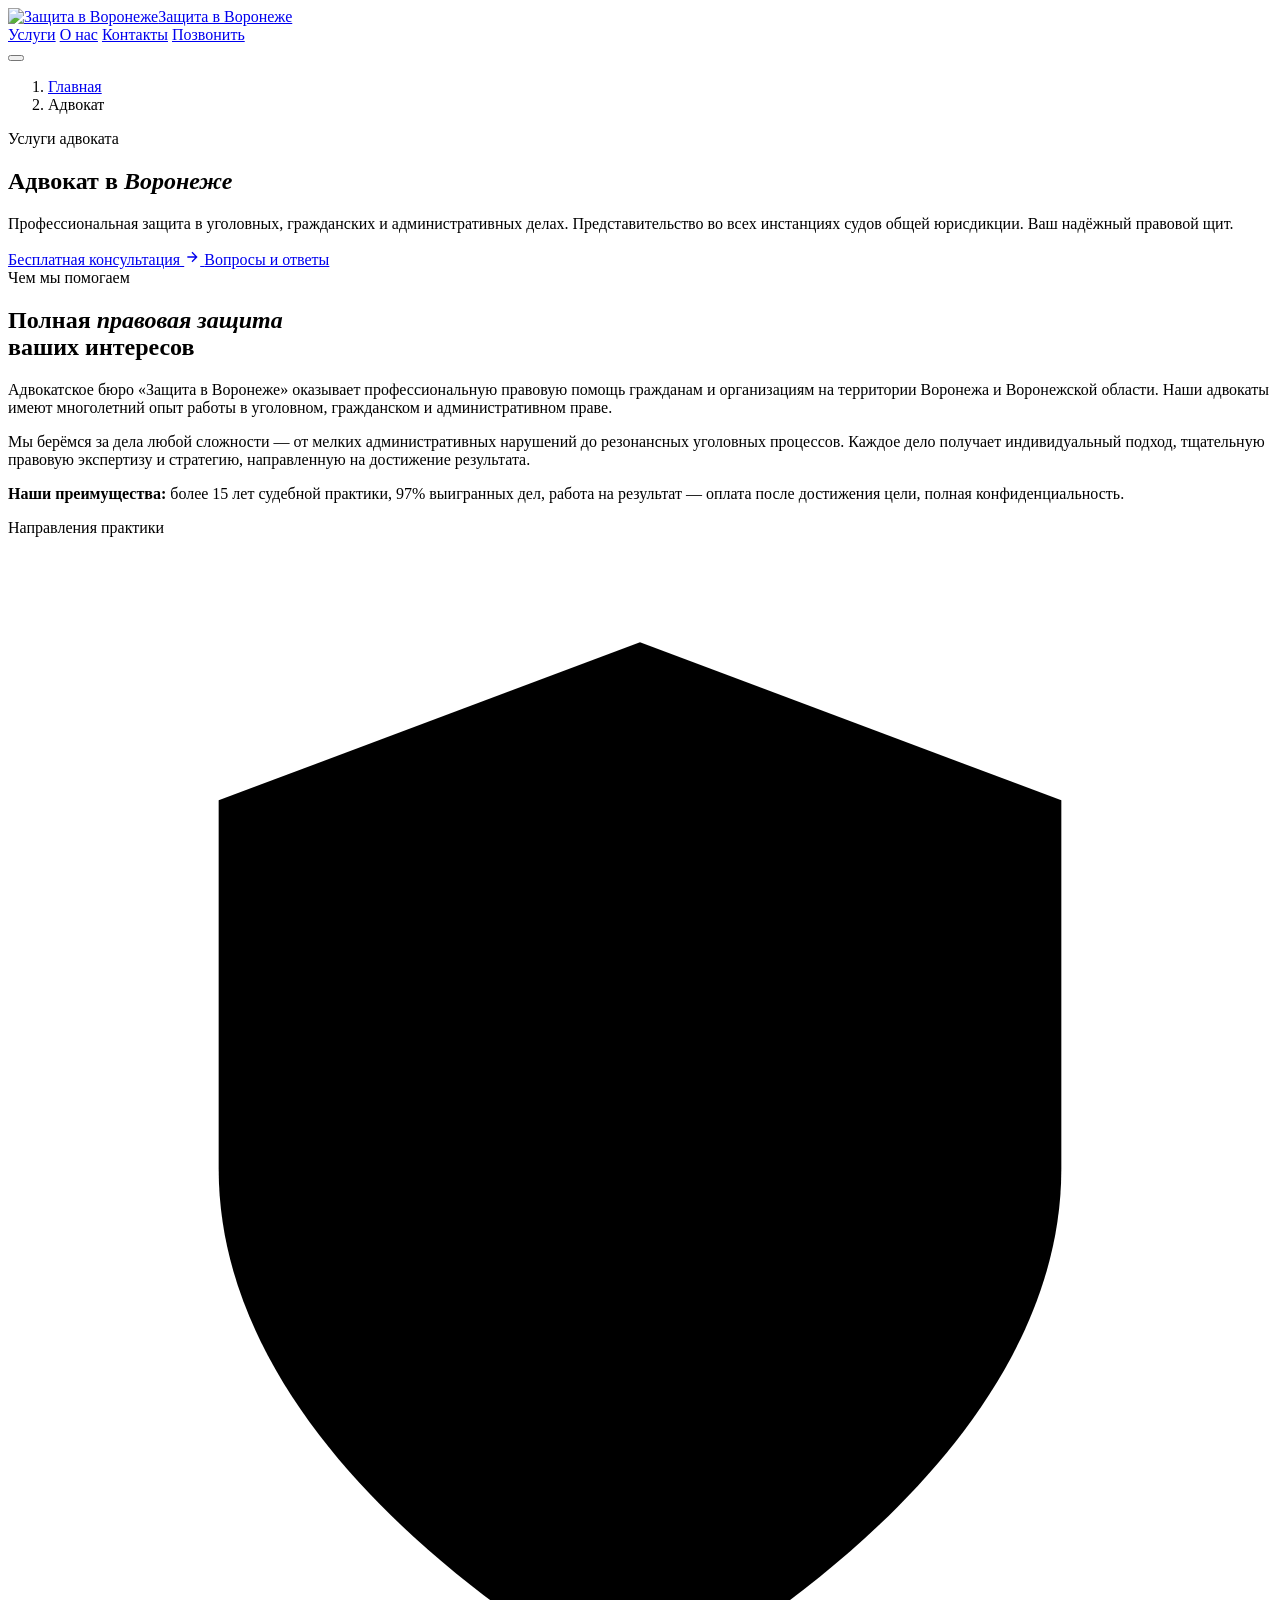
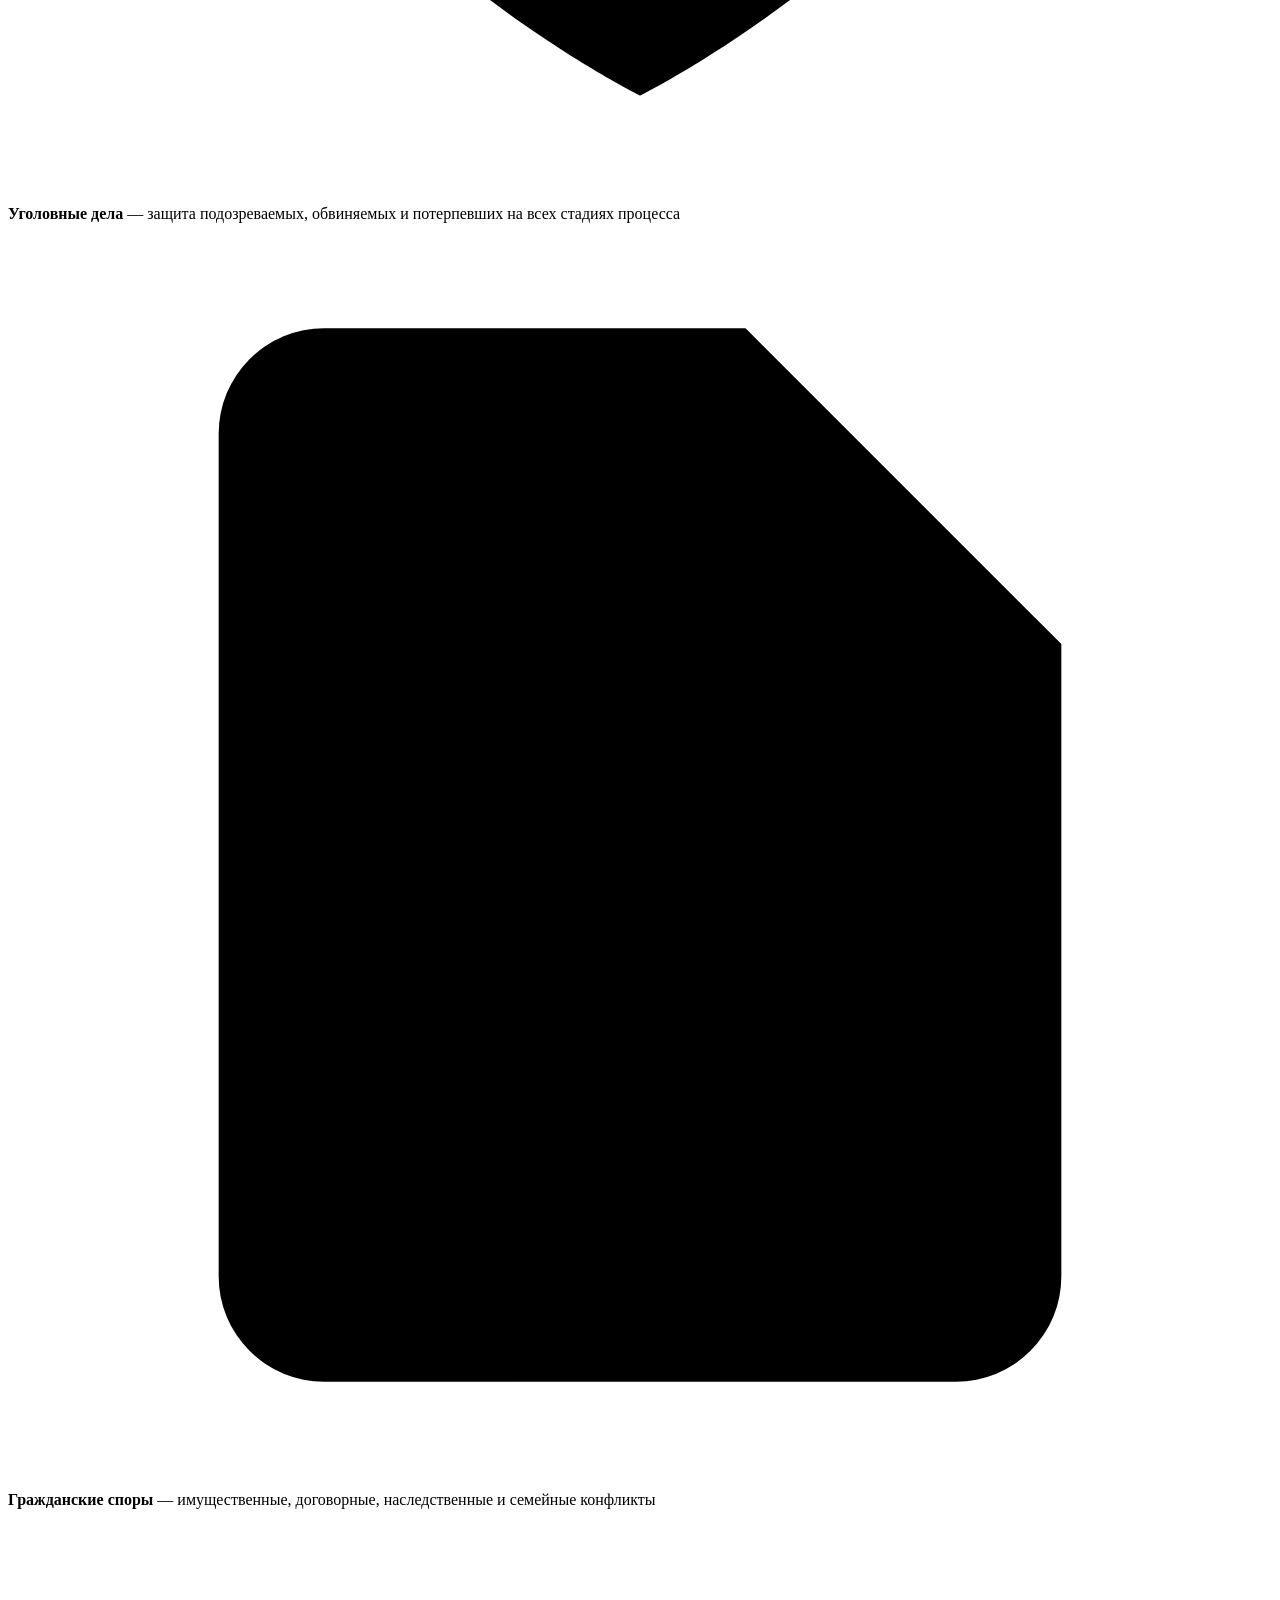
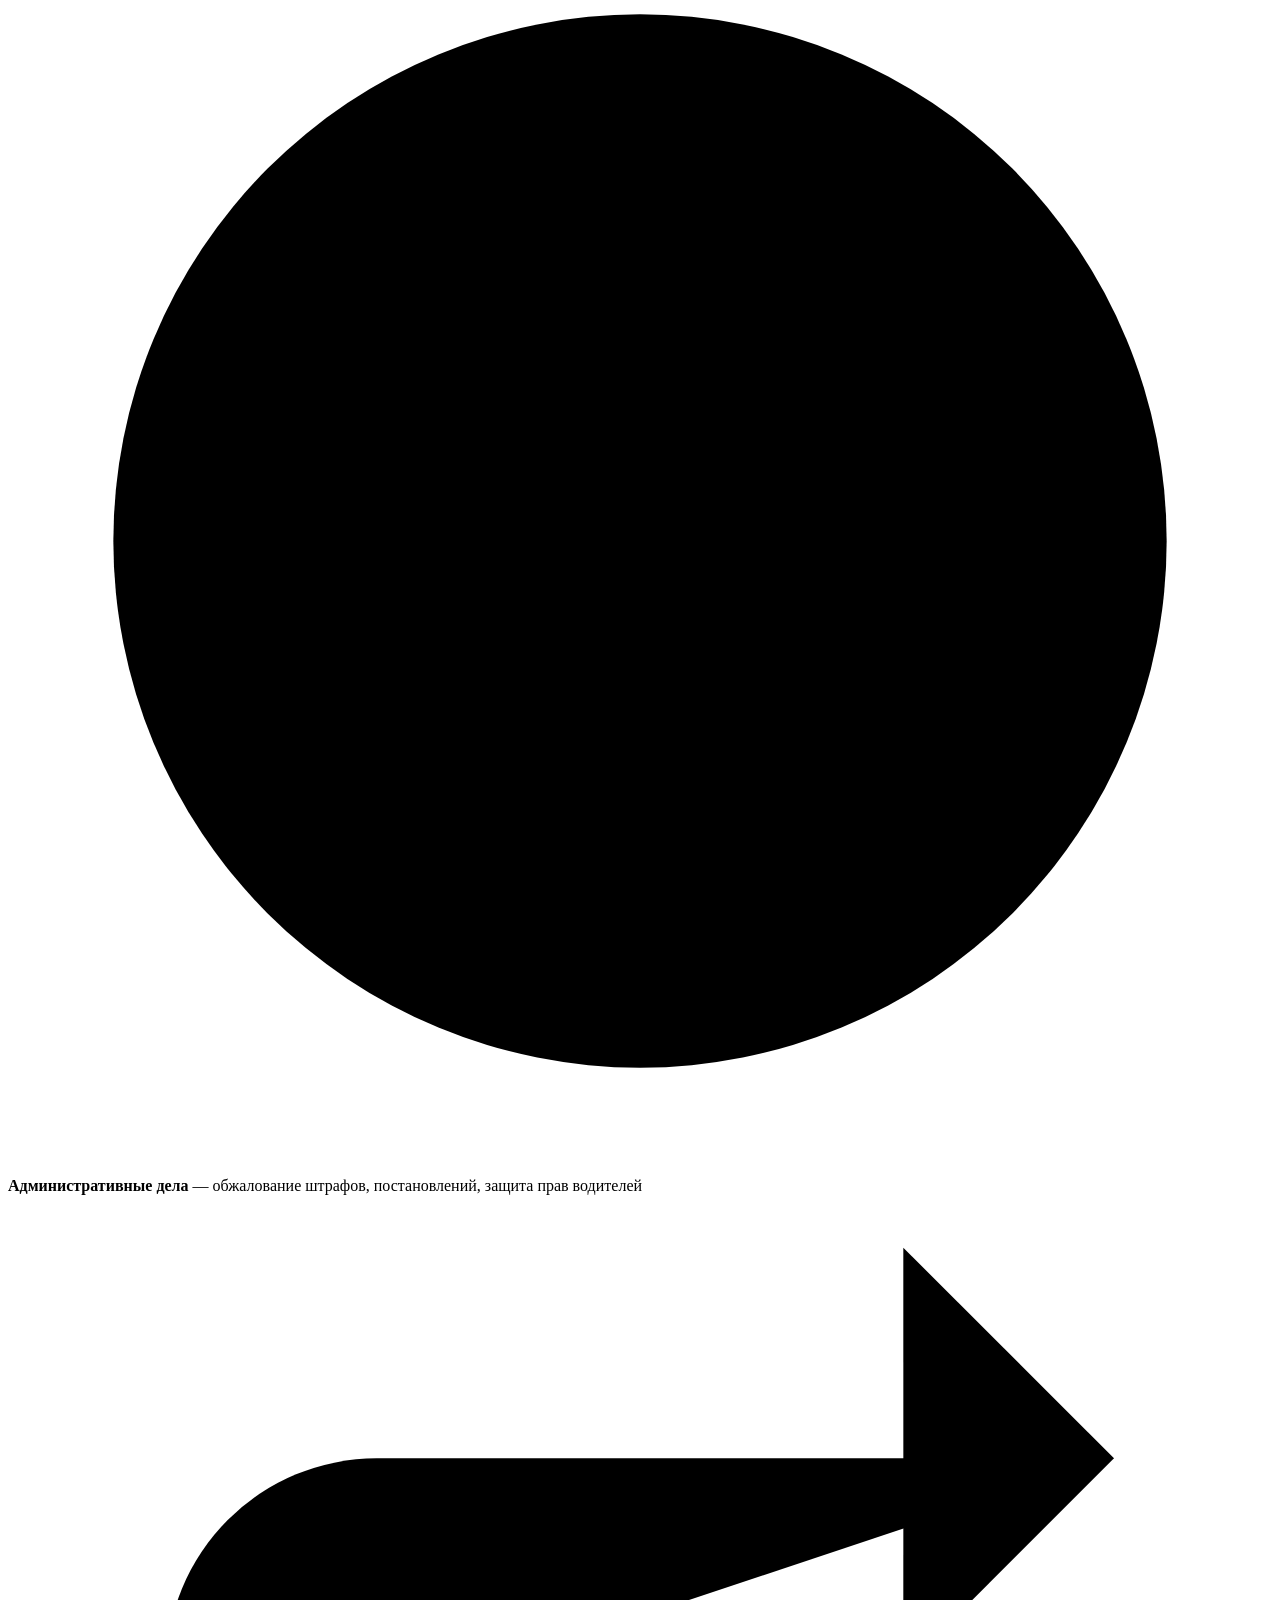
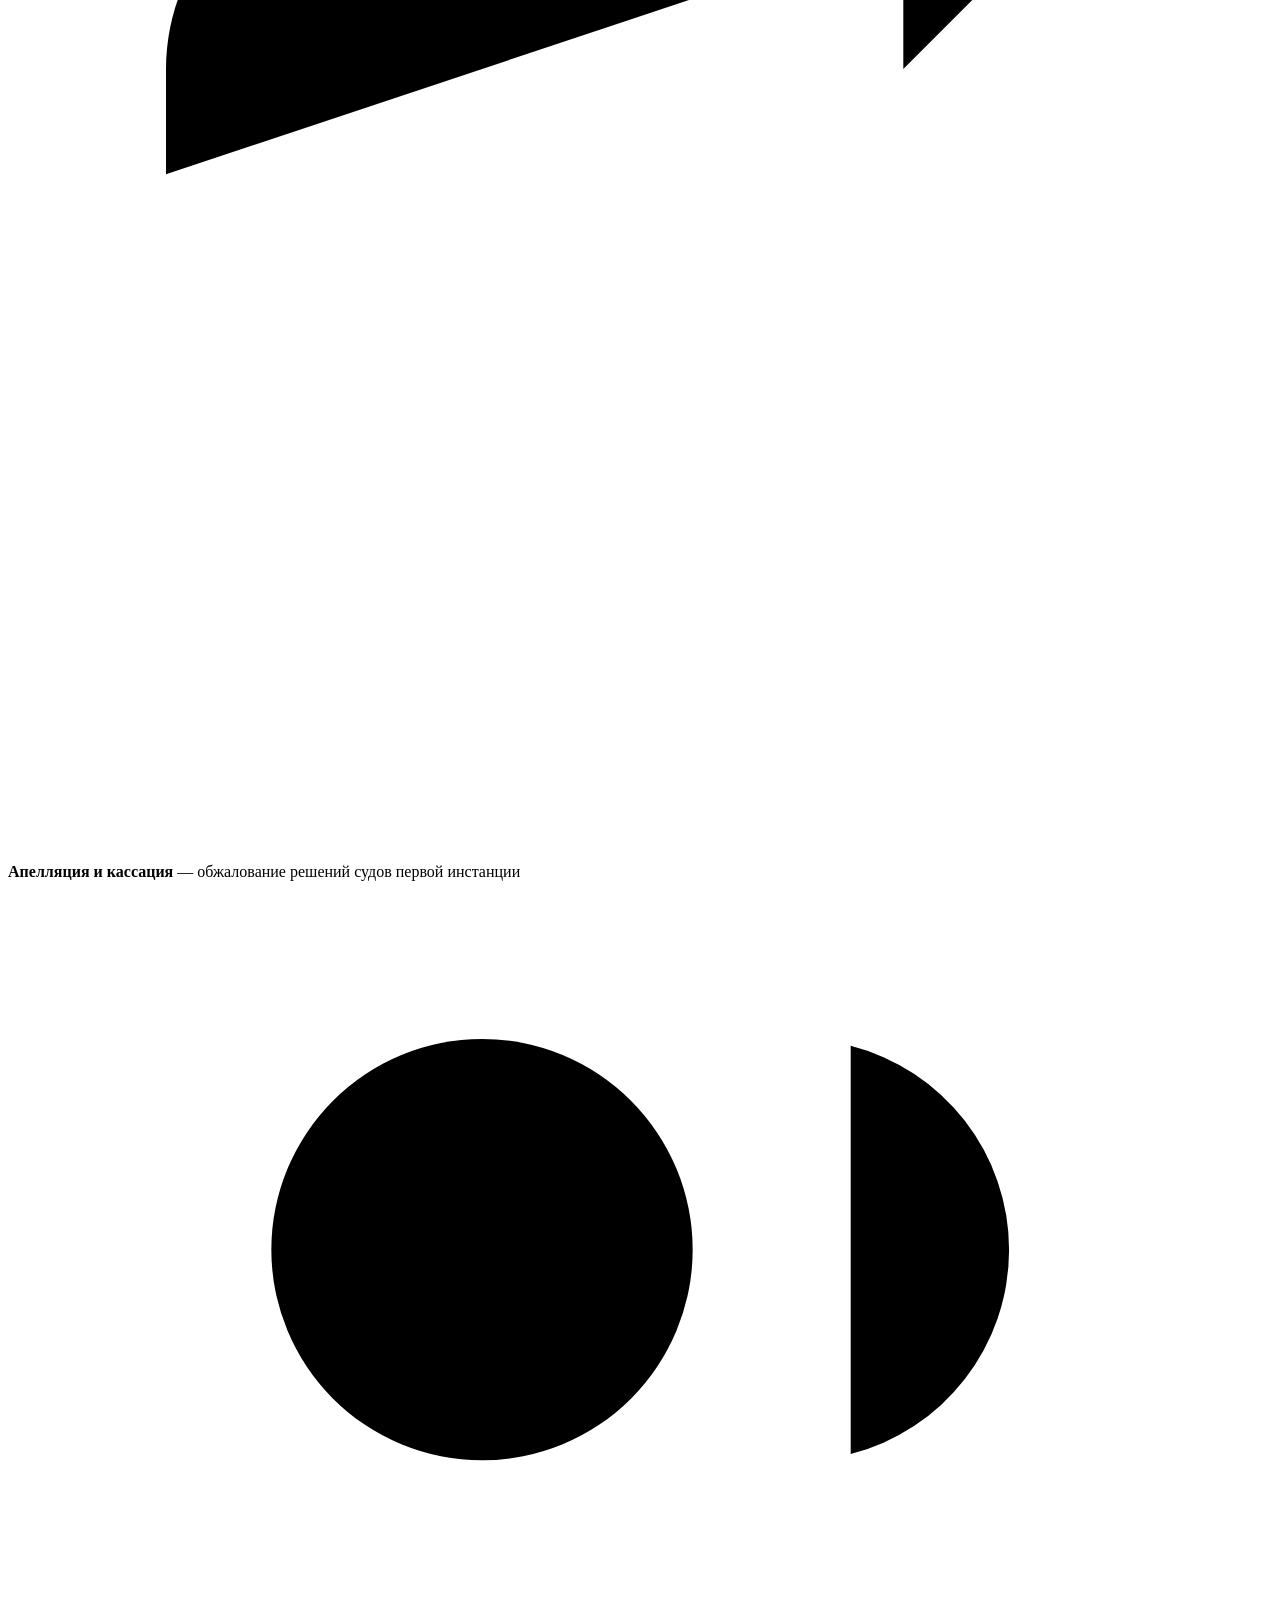
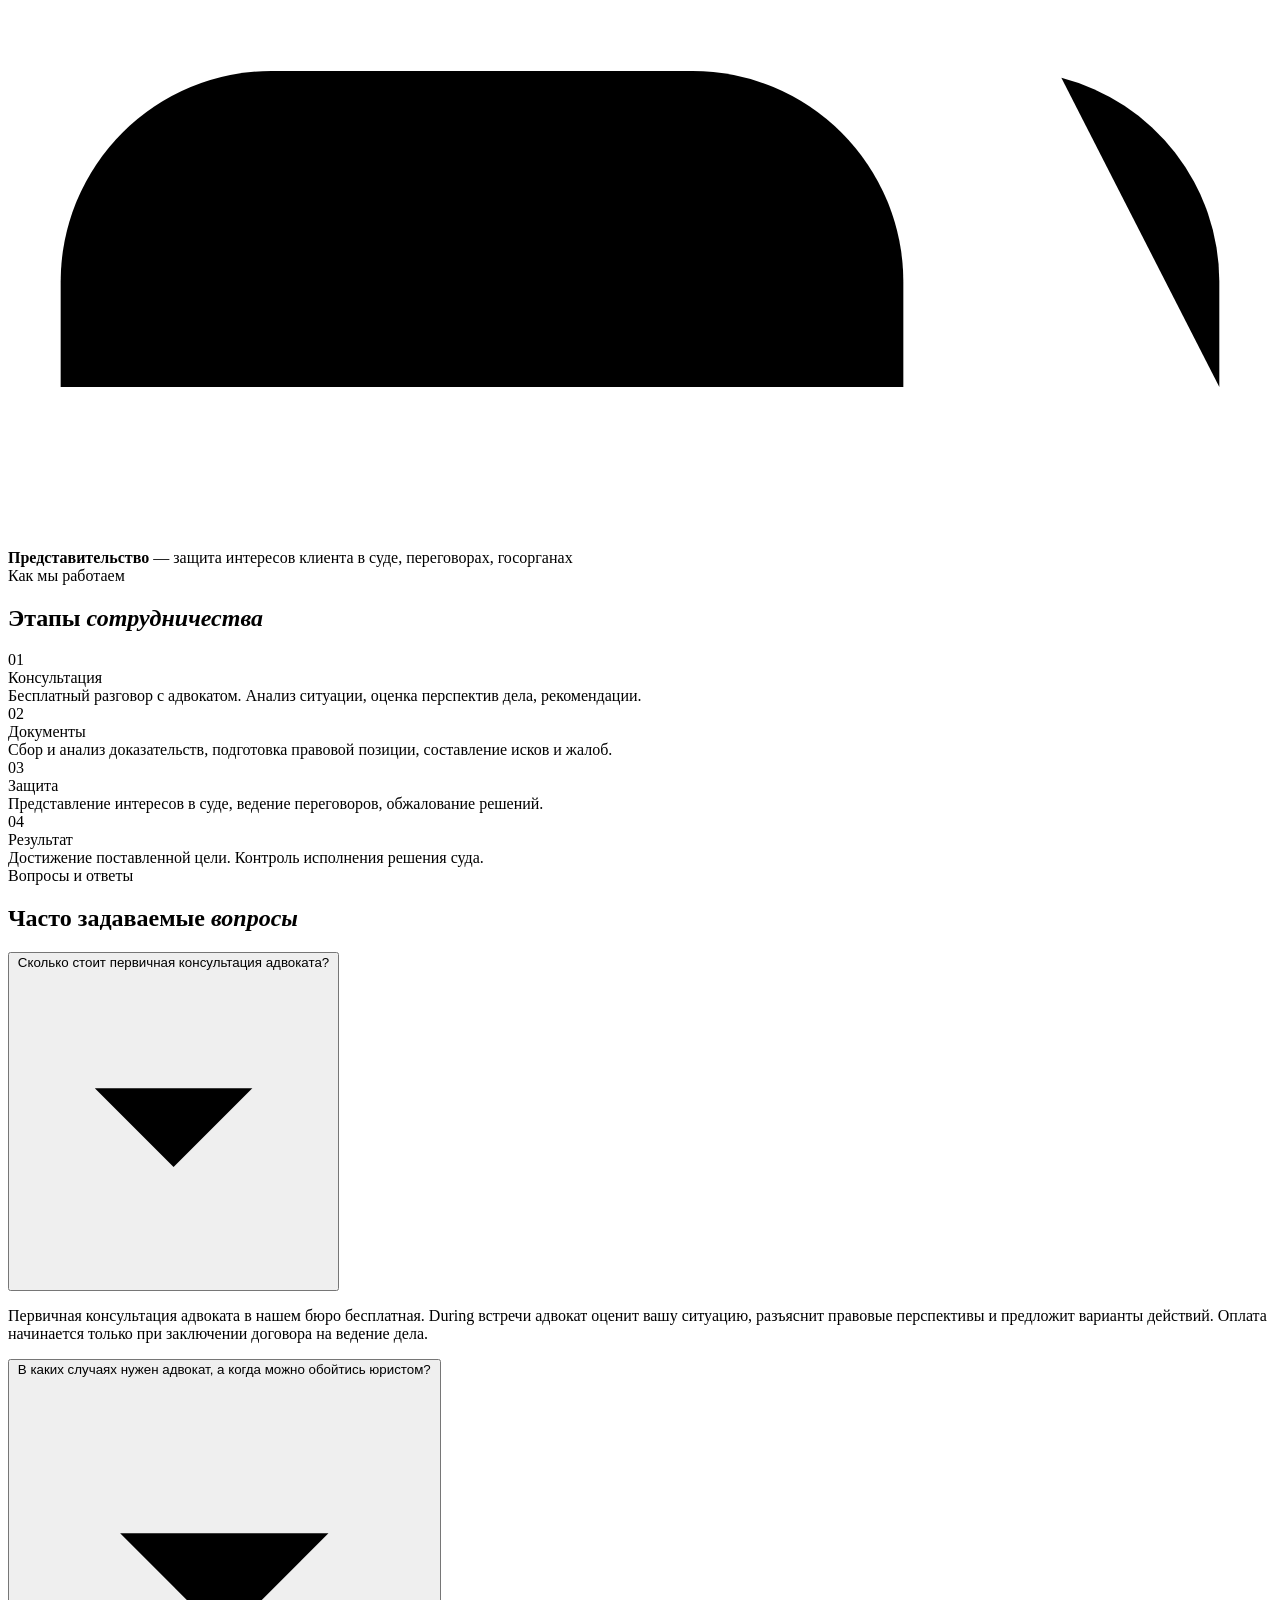
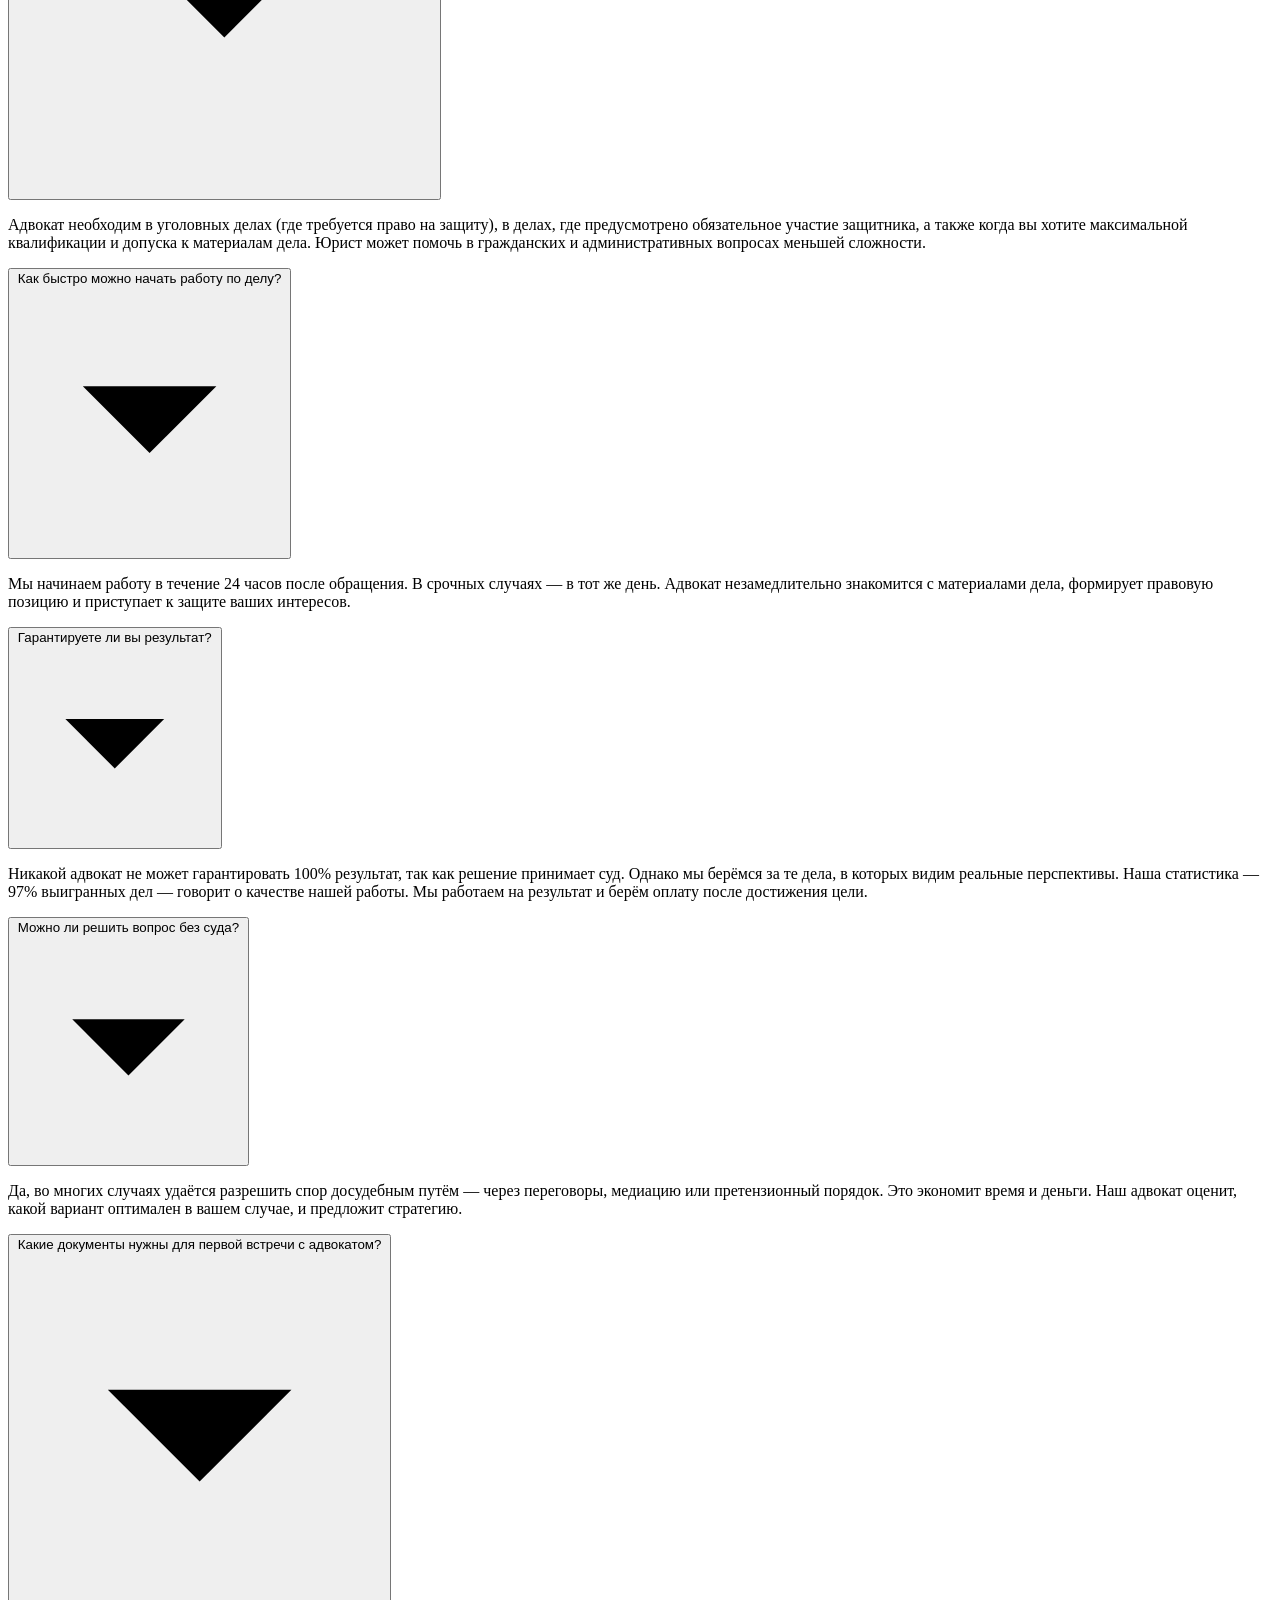
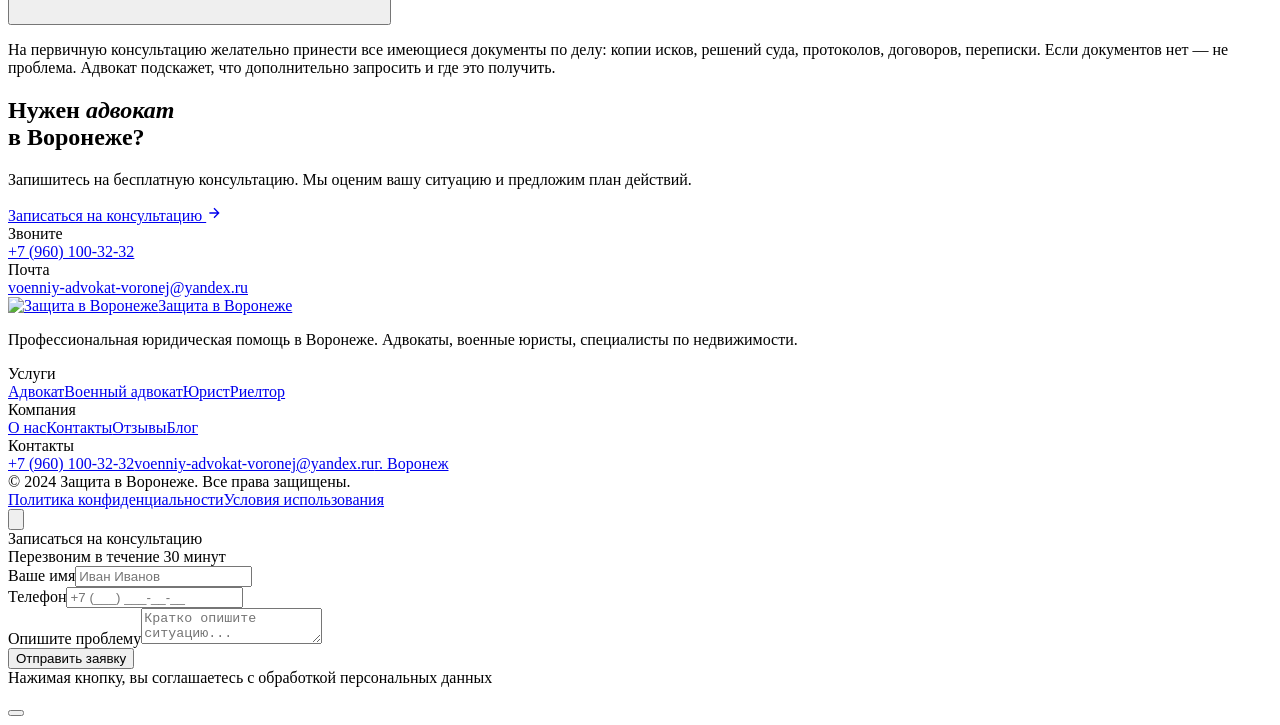
==== advocat.html @ dfa9a7b4 "update metrika" ====
<!DOCTYPE html>
<html lang="ru" data-theme="dark">
<head>
  <meta charset="UTF-8">
  <meta name="viewport" content="width=device-width, initial-scale=1.0">
  <title>Адвокат в Воронеже — Уголовные, Гражданские Дела | Защита в Воронеже</title>
  <meta name="description" content="Адвокат в Воронеже: защита по уголовным, гражданским, административным делам. Представительство в суде. Бесплатная консультация. ☎ +7 (960) 100-32-32">
  <meta name="keywords" content="адвокат воронеж, адвокат воронежская область, уголовный адвокат, гражданский адвокат, защита в суде, адвокат по уголовным делам воронеж">
  <meta name="author" content="Защита в Воронеже">
  <meta name="robots" content="index, follow, max-image-preview:large, max-snippet:-1">
  <meta name="yandex-verification" content="6c4ef5dd8fb3da72">
  <meta property="og:type" content="website">
  <meta property="og:locale" content="ru_RU">
  <meta property="og:title" content="Адвокат в Воронеже — Уголовные, Гражданские Дела">
  <meta property="og:description" content="Профессиональная защита в уголовных, гражданских и административных делах. Представительство во всех инстанциях судов.">
  <meta property="og:url" content="https://zashchita-voronezh.ru/advocat.html">
  <meta property="og:site_name" content="Защита в Воронеже">
  <meta property="og:image" content="https://zashchita-voronezh.ru/assets/logo.png">
  <link rel="canonical" href="https://zashchita-voronezh.ru/advocat.html">
  <link rel="icon" type="image/png" href="assets/logo.png">
  <link rel="stylesheet" href="styles.css">
  <script type="application/ld+json">
  {
    "@context": "https://schema.org",
    "@type": "BreadcrumbList",
    "itemListElement": [
      {"@type": "ListItem", "position": 1, "name": "Главная", "item": "https://zashchita-voronezh.ru/"},
      {"@type": "ListItem", "position": 2, "name": "Адвокат", "item": "https://zashchita-voronezh.ru/advocat.html"}
    ]
  }
  </script>
  <script type="application/ld+json">
  {
    "@context": "https://schema.org",
    "@type": "Service",
    "name": "Адвокат в Воронеже",
    "description": "Профессиональная защита в уголовных, гражданских и административных делах",
    "provider": {"@type": "LegalService", "name": "Защита в Воронеже", "telephone": "+7-960-100-32-32"},
    "areaServed": {"@type": "City", "name": "Воронеж"},
    "serviceType": ["Уголовная защита", "Гражданские дела", "Административные дела", "Апелляция и кассация"]
  }
  </script>

  <!-- Yandex.Metrika counter -->
  <script type="text/javascript">
      (function(m,e,t,r,i,k,a){
          m[i]=m[i]||function(){(m[i].a=m[i].a||[]).push(arguments)};
          m[i].l=1*new Date();
          for (var j = 0; j < document.scripts.length; j++) {if (document.scripts[j].src === r) { return; }}
          k=e.createElement(t),a=e.getElementsByTagName(t)[0],k.async=1,k.src=r,a.parentNode.insertBefore(k,a)
      })(window, document,'script','https://mc.yandex.ru/metrika/tag.js?id=110796279', 'ym');

      ym(110796279, 'init', {ssr:true, webvisor:true, clickmap:true, ecommerce:"dataLayer", referrer: document.referrer, url: location.href, accurateTrackBounce:true, trackLinks:true});
  </script>
  <noscript><div><img src="https://mc.yandex.ru/watch/110796279" style="position:absolute; left:-9999px;" alt="" /></div></noscript>
  <!-- /Yandex.Metrika counter -->
</head>
<body>

  <nav class="nav" id="nav">
    <div class="nav-inner">
      <a href="index.html" class="nav-logo"><img src="assets/logo.png" alt="Защита в Воронеже"><span>Защита в Воронеже</span></a>
      <div class="nav-links" id="navLinks">
        <a href="index.html#services">Услуги</a>
        <a href="index.html#about">О нас</a>
        <a href="index.html#contact">Контакты</a>
        <a href="tel:+79601003232" class="nav-cta">Позвонить</a>
      </div>
      <button class="nav-toggle" id="navToggle" aria-label="Меню"><span></span><span></span><span></span></button>
    </div>
  </nav>

  <section class="hero">
    <div class="container">
      <nav class="breadcrumbs" aria-label="Навигация">
        <ol itemscope itemtype="https://schema.org/BreadcrumbList">
          <li itemprop="itemListElement" itemscope itemtype="https://schema.org/ListItem">
            <a itemprop="item" href="index.html"><span itemprop="name">Главная</span></a>
            <meta itemprop="position" content="1">
          </li>
          <li itemprop="itemListElement" itemscope itemtype="https://schema.org/ListItem">
            <span itemprop="name">Адвокат</span>
            <meta itemprop="position" content="2">
          </li>
        </ol>
      </nav>
      <div class="hero-eyebrow">Услуги адвоката</div>
      <h1>Адвокат в <em>Воронеже</em></h1>
      <p class="hero-desc">
        Профессиональная защита в уголовных, гражданских и административных делах.
        Представительство во всех инстанциях судов общей юрисдикции.
        Ваш надёжный правовой щит.
      </p>
      <div class="hero-actions">
        <a href="tel:+79601003232" class="btn-primary">
          Бесплатная консультация
          <svg width="16" height="16" viewBox="0 0 24 24" fill="none" stroke="currentColor" stroke-width="2"><path d="M5 12h14M12 5l7 7-7 7"/></svg>
        </a>
        <a href="#faq" class="btn-secondary">Вопросы и ответы</a>
      </div>
    </div>
  </section>

  <section class="detail">
    <div class="container">
      <div class="detail-grid">
        <div class="reveal">
          <div class="section-label">Чем мы помогаем</div>
          <h2 class="section-title">Полная <em>правовая защита</em><br>ваших интересов</h2>
          <p class="detail-text">
            Адвокатское бюро «Защита в Воронеже» оказывает профессиональную правовую помощь гражданам
            и организациям на территории Воронежа и Воронежской области. Наши адвокаты
            имеют многолетний опыт работы в уголовном, гражданском и административном праве.
          </p>
          <p class="detail-text">
            Мы берёмся за дела любой сложности — от мелких административных нарушений
            до резонансных уголовных процессов. Каждое дело получает индивидуальный подход,
            тщательную правовую экспертизу и стратегию, направленную на достижение результата.
          </p>
          <p class="detail-text">
            <strong>Наши преимущества:</strong> более 15 лет судебной практики, 97% выигранных дел,
            работа на результат — оплата после достижения цели, полная конфиденциальность.
          </p>
        </div>
        <div class="reveal">
          <div class="tasks-card">
            <div class="tasks-card-title">Направления практики</div>
            <div class="task-item">
              <div class="task-icon"><svg viewBox="0 0 24 24" stroke-width="1.5"><path d="M12 22s8-4 8-10V5l-8-3-8 3v7c0 6 8 10 8 10z"/></svg></div>
              <div class="task-text"><strong>Уголовные дела</strong> — защита подозреваемых, обвиняемых и потерпевших на всех стадиях процесса</div>
            </div>
            <div class="task-item">
              <div class="task-icon"><svg viewBox="0 0 24 24" stroke-width="1.5"><path d="M14 2H6a2 2 0 0 0-2 2v16a2 2 0 0 0 2 2h12a2 2 0 0 0 2-2V8z"/><polyline points="14 2 14 8 20 8"/></svg></div>
              <div class="task-text"><strong>Гражданские споры</strong> — имущественные, договорные, наследственные и семейные конфликты</div>
            </div>
            <div class="task-item">
              <div class="task-icon"><svg viewBox="0 0 24 24" stroke-width="1.5"><circle cx="12" cy="12" r="10"/><line x1="12" y1="8" x2="12" y2="12"/><line x1="12" y1="16" x2="12.01" y2="16"/></svg></div>
              <div class="task-text"><strong>Административные дела</strong> — обжалование штрафов, постановлений, защита прав водителей</div>
            </div>
            <div class="task-item">
              <div class="task-icon"><svg viewBox="0 0 24 24" stroke-width="1.5"><polyline points="17 1 21 5 17 9"/><path d="M3 11V9a4 4 0 0 1 4-4h14"/></svg></div>
              <div class="task-text"><strong>Апелляция и кассация</strong> — обжалование решений судов первой инстанции</div>
            </div>
            <div class="task-item">
              <div class="task-icon"><svg viewBox="0 0 24 24" stroke-width="1.5"><path d="M17 21v-2a4 4 0 0 0-4-4H5a4 4 0 0 0-4 4v2"/><circle cx="9" cy="7" r="4"/><path d="M23 21v-2a4 4 0 0 0-3-3.87"/><path d="M16 3.13a4 4 0 0 1 0 7.75"/></svg></div>
              <div class="task-text"><strong>Представительство</strong> — защита интересов клиента в суде, переговорах, госорганах</div>
            </div>
          </div>
        </div>
      </div>
    </div>
  </section>

  <section class="steps reveal">
    <div class="container">
      <div class="section-label">Как мы работаем</div>
      <h2 class="section-title">Этапы <em>сотрудничества</em></h2>
      <div class="steps-grid">
        <div class="step">
          <div class="step-num">01</div>
          <div class="step-title">Консультация</div>
          <div class="step-desc">Бесплатный разговор с адвокатом. Анализ ситуации, оценка перспектив дела, рекомендации.</div>
        </div>
        <div class="step">
          <div class="step-num">02</div>
          <div class="step-title">Документы</div>
          <div class="step-desc">Сбор и анализ доказательств, подготовка правовой позиции, составление исков и жалоб.</div>
        </div>
        <div class="step">
          <div class="step-num">03</div>
          <div class="step-title">Защита</div>
          <div class="step-desc">Представление интересов в суде, ведение переговоров, обжалование решений.</div>
        </div>
        <div class="step">
          <div class="step-num">04</div>
          <div class="step-title">Результат</div>
          <div class="step-desc">Достижение поставленной цели. Контроль исполнения решения суда.</div>
        </div>
      </div>
    </div>
  </section>

  <section class="faq" id="faq">
    <div class="container">
      <div class="section-label">Вопросы и ответы</div>
      <h2 class="section-title">Часто задаваемые <em>вопросы</em></h2>
      <div class="faq-list">
        <div class="faq-item">
          <button class="faq-question">
            Сколько стоит первичная консультация адвоката?
            <span class="faq-arrow"><svg viewBox="0 0 24 24" stroke-width="2"><polyline points="6 9 12 15 18 9"/></svg></span>
          </button>
          <div class="faq-answer"><p>Первичная консультация адвоката в нашем бюро бесплатная. During встречи адвокат оценит вашу ситуацию, разъяснит правовые перспективы и предложит варианты действий. Оплата начинается только при заключении договора на ведение дела.</p></div>
        </div>
        <div class="faq-item">
          <button class="faq-question">
            В каких случаях нужен адвокат, а когда можно обойтись юристом?
            <span class="faq-arrow"><svg viewBox="0 0 24 24" stroke-width="2"><polyline points="6 9 12 15 18 9"/></svg></span>
          </button>
          <div class="faq-answer"><p>Адвокат необходим в уголовных делах (где требуется право на защиту), в делах, где предусмотрено обязательное участие защитника, а также когда вы хотите максимальной квалификации и допуска к материалам дела. Юрист может помочь в гражданских и административных вопросах меньшей сложности.</p></div>
        </div>
        <div class="faq-item">
          <button class="faq-question">
            Как быстро можно начать работу по делу?
            <span class="faq-arrow"><svg viewBox="0 0 24 24" stroke-width="2"><polyline points="6 9 12 15 18 9"/></svg></span>
          </button>
          <div class="faq-answer"><p>Мы начинаем работу в течение 24 часов после обращения. В срочных случаях — в тот же день. Адвокат незамедлительно знакомится с материалами дела, формирует правовую позицию и приступает к защите ваших интересов.</p></div>
        </div>
        <div class="faq-item">
          <button class="faq-question">
            Гарантируете ли вы результат?
            <span class="faq-arrow"><svg viewBox="0 0 24 24" stroke-width="2"><polyline points="6 9 12 15 18 9"/></svg></span>
          </button>
          <div class="faq-answer"><p>Никакой адвокат не может гарантировать 100% результат, так как решение принимает суд. Однако мы берёмся за те дела, в которых видим реальные перспективы. Наша статистика — 97% выигранных дел — говорит о качестве нашей работы. Мы работаем на результат и берём оплату после достижения цели.</p></div>
        </div>
        <div class="faq-item">
          <button class="faq-question">
            Можно ли решить вопрос без суда?
            <span class="faq-arrow"><svg viewBox="0 0 24 24" stroke-width="2"><polyline points="6 9 12 15 18 9"/></svg></span>
          </button>
          <div class="faq-answer"><p>Да, во многих случаях удаётся разрешить спор досудебным путём — через переговоры, медиацию или претензионный порядок. Это экономит время и деньги. Наш адвокат оценит, какой вариант оптимален в вашем случае, и предложит стратегию.</p></div>
        </div>
        <div class="faq-item">
          <button class="faq-question">
            Какие документы нужны для первой встречи с адвокатом?
            <span class="faq-arrow"><svg viewBox="0 0 24 24" stroke-width="2"><polyline points="6 9 12 15 18 9"/></svg></span>
          </button>
          <div class="faq-answer"><p>На первичную консультацию желательно принести все имеющиеся документы по делу: копии исков, решений суда, протоколов, договоров, переписки. Если документов нет — не проблема. Адвокат подскажет, что дополнительно запросить и где это получить.</p></div>
        </div>
      </div>
    </div>
  </section>

  <section class="cta">
    <div class="container">
      <h2 class="cta-title reveal">Нужен <em>адвокат</em><br>в Воронеже?</h2>
      <p class="cta-sub reveal">Запишитесь на бесплатную консультацию. Мы оценим вашу ситуацию и предложим план действий.</p>
      <div class="cta-actions reveal">
        <a href="tel:+79601003232" class="btn-primary">
          Записаться на консультацию
          <svg width="16" height="16" viewBox="0 0 24 24" fill="none" stroke="currentColor" stroke-width="2"><path d="M5 12h14M12 5l7 7-7 7"/></svg>
        </a>
      </div>
      <div class="cta-phones reveal">
        <div><div class="cta-phone-label">Звоните</div><a href="tel:+79601003232" class="cta-phone-num">+7 (960) 100-32-32</a></div>
        <div><div class="cta-phone-label">Почта</div><a href="mailto:voenniy-advokat-voronej@yandex.ru" class="cta-phone-num">voenniy-advokat-voronej@yandex.ru</a></div>
      </div>
    </div>
  </section>

  <footer class="footer">
    <div class="container">
      <div class="footer-grid">
        <div><a href="index.html" class="nav-logo"><img src="assets/logo.png" alt="Защита в Воронеже"><span>Защита в Воронеже</span></a><p class="footer-brand-desc">Профессиональная юридическая помощь в Воронеже. Адвокаты, военные юристы, специалисты по недвижимости.</p></div>
        <div><div class="footer-col-title">Услуги</div><div class="footer-links"><a href="advocat.html">Адвокат</a><a href="voennyj-advokat.html">Военный адвокат</a><a href="yurist.html">Юрист</a><a href="rieltor.html">Риелтор</a></div></div>
        <div><div class="footer-col-title">Компания</div><div class="footer-links"><a href="index.html#about">О нас</a><a href="index.html#contact">Контакты</a><a href="#">Отзывы</a><a href="#">Блог</a></div></div>
        <div><div class="footer-col-title">Контакты</div><div class="footer-links"><a href="tel:+79601003232">+7 (960) 100-32-32</a><a href="mailto:voenniy-advokat-voronej@yandex.ru">voenniy-advokat-voronej@yandex.ru</a><a href="#">г. Воронеж</a></div></div>
      </div>
      <div class="footer-bottom"><span>&copy; 2024 Защита в Воронеже. Все права защищены.</span><div class="footer-bottom-links"><a href="#">Политика конфиденциальности</a><a href="#">Условия использования</a></div></div>
    </div>
  </footer>

  <!-- MODAL -->
  <div class="modal-overlay" id="modal">
    <div class="modal">
      <button class="modal-close" onclick="closeModal()"><svg viewBox="0 0 24 24" stroke-width="2"><line x1="18" y1="6" x2="6" y2="18"/><line x1="6" y1="6" x2="18" y2="18"/></svg></button>
      <div class="modal-title">Записаться на консультацию</div>
      <div class="modal-sub">Перезвоним в течение 30 минут</div>
      <form id="consultForm" onsubmit="return false;">
        <div class="form-group"><label class="form-label" for="formName">Ваше имя</label><input class="form-input" type="text" id="name" placeholder="Иван Иванов" required></div>
        <div class="form-group"><label class="form-label" for="formPhone">Телефон</label><input class="form-input" type="tel" id="phone" placeholder="+7 (___) ___-__-__" required></div>
        <div class="form-group"><label class="form-label" for="formMessage">Опишите проблему</label><textarea class="form-textarea" id="message" placeholder="Кратко опишите ситуацию..."></textarea></div>
        <button type="submit" class="form-submit">Отправить заявку</button>
        <div class="form-note">Нажимая кнопку, вы соглашаетесь с обработкой персональных данных</div>
        <div id="formStatus" style="margin-top:12px;font-size:.85rem;text-align:center"></div>
      </form>
    </div>
  </div>

  <!-- FLOATING THEME TOGGLE -->
  <button class="theme-float" id="themeToggle" aria-label="Сменить тему">
    <svg class="icon-sun" viewBox="0 0 24 24" stroke-width="1.5"><circle cx="12" cy="12" r="5"/><line x1="12" y1="1" x2="12" y2="3"/><line x1="12" y1="21" x2="12" y2="23"/><line x1="4.22" y1="4.22" x2="5.64" y2="5.64"/><line x1="18.36" y1="18.36" x2="19.78" y2="19.78"/><line x1="1" y1="12" x2="3" y2="12"/><line x1="21" y1="12" x2="23" y2="12"/><line x1="4.22" y1="19.78" x2="5.64" y2="18.36"/><line x1="18.36" y1="5.64" x2="19.78" y2="4.22"/></svg>
    <svg class="icon-moon" style="display:none" viewBox="0 0 24 24" stroke-width="1.5"><path d="M21 12.79A9 9 0 1 1 11.21 3 7 7 0 0 0 21 12.79z"/></svg>
  </button>
  <script>
    // Theme toggle
    const html=document.documentElement;const themeBtn=document.getElementById("themeToggle");const iconSun=themeBtn.querySelector(".icon-sun");const iconMoon=themeBtn.querySelector(".icon-moon");const saved=localStorage.getItem("theme")||"dark";html.dataset.theme=saved;updateIcons(saved);themeBtn.addEventListener("click",()=>{const next=html.dataset.theme==="dark"?"light":"dark";html.dataset.theme=next;localStorage.setItem("theme",next);updateIcons(next);});function updateIcons(t){iconSun.style.display=t==="dark"?"block":"none";iconMoon.style.display=t==="light"?"block":"none";}
    const nav=document.getElementById('nav');window.addEventListener('scroll',()=>{nav.classList.toggle('scrolled',window.scrollY>60)});
    const toggle=document.getElementById('navToggle'),links=document.getElementById('navLinks');
    toggle.addEventListener('click',()=>{toggle.classList.toggle('active');links.classList.toggle('active')});
    links.querySelectorAll('a').forEach(a=>a.addEventListener('click',()=>{toggle.classList.remove('active');links.classList.remove('active')}));
    document.querySelectorAll('.reveal').forEach(el=>{new IntersectionObserver((entries)=>{entries.forEach(e=>{if(e.isIntersecting){e.target.classList.add('visible');new IntersectionObserver(()=>{},{}).unobserve(e.target)}})},{threshold:.15}).observe(el)});
    document.querySelectorAll('.faq-question').forEach(btn=>{btn.addEventListener('click',()=>{const item=btn.parentElement;const wasActive=item.classList.contains('active');document.querySelectorAll('.faq-item').forEach(i=>i.classList.remove('active'));if(!wasActive)item.classList.add('active')})});

    // Modal
    function openModal(){document.getElementById('modal').classList.add('active');document.body.style.overflow='hidden';}
    function closeModal(){document.getElementById('modal').classList.remove('active');document.body.style.overflow='';}
    document.getElementById('modal').addEventListener('click',e=>{if(e.target===e.currentTarget)closeModal();});
    document.addEventListener('keydown',e=>{if(e.key==='Escape')closeModal();});

    // Form handler
    var form = document.getElementById("consultForm");
    if (form) {
      form.addEventListener("submit", function(e) {
        e.preventDefault();
        var name = document.getElementById("name");
        var phone = document.getElementById("phone");
        var message = document.getElementById("message");
        var submitBtn = form.querySelector(".form-submit");
        var status = document.getElementById("formStatus");
        var valid = true;

        if (!name || name.value.trim().length < 2) { valid = false; if(name) name.style.borderColor = "#EF4444"; } else { name.style.borderColor = ""; }
        if (!phone || !/^[+\d\s\-()]{6,}$/.test(phone.value.trim())) { valid = false; if(phone) phone.style.borderColor = "#EF4444"; } else { phone.style.borderColor = ""; }
        if (!message || message.value.trim().length < 5) { valid = false; if(message) message.style.borderColor = "#EF4444"; } else { message.style.borderColor = ""; }

        if (!valid) { if(status){status.textContent="Проверьте поля формы";status.style.color="#EF4444";} return; }
        if (typeof window.sendEmailViaEmailJS !== "function") { if(status){status.textContent="Сервис не загружен";status.style.color="#EF4444";} return; }

        submitBtn.disabled = true;
        submitBtn.textContent = "Отправка...";
        if(status){status.textContent="Отправка...";status.style.color="var(--gold)";}

        window.sendEmailViaEmailJS({
          from_name: name.value.trim(),
          from_phone: phone.value.trim(),
          message: message.value ? message.value.trim() : "Нет описания"
        }, {
          onSuccess: function() {
            if(status){status.textContent="Заявка отправлена! Мы свяжемся с вами.";status.style.color="#4CAF50";}
            form.reset();
            submitBtn.disabled = false;
            submitBtn.textContent = "Отправить заявку";
          },
          onError: function(msg) {
            if(status){status.textContent=msg;status.style.color="#EF4444";}
            submitBtn.disabled = false;
            submitBtn.textContent = "Отправить заявку";
          }
        });
      });
    }
    // Phone mask
    var phoneInput = document.getElementById("phone");
    if (phoneInput) {
      phoneInput.addEventListener("input", function(e) {
        var v = e.target.value.replace(/\D/g, "");
        if (!v) { e.target.value = ""; return; }
        if (v[0] === "7" || v[0] === "8") v = v.substring(1);
        var f = "+7";
        if (v.length > 0) f += " (" + v.substring(0, 3);
        if (v.length >= 3) f += ") ";
        if (v.length > 3) f += v.substring(3, 6);
        if (v.length >= 6) f += "-";
        if (v.length > 6) f += v.substring(6, 8);
        if (v.length >= 8) f += "-";
        if (v.length > 8) f += v.substring(8, 10);
        e.target.value = f;
      });
    }
  </script>
  <script type="text/javascript" src="https://cdn.jsdelivr.net/npm/@emailjs/browser@4/dist/email.min.js"></script>
  <script src="assets/js/emailjs-config.js"></script>
</body>
</html>
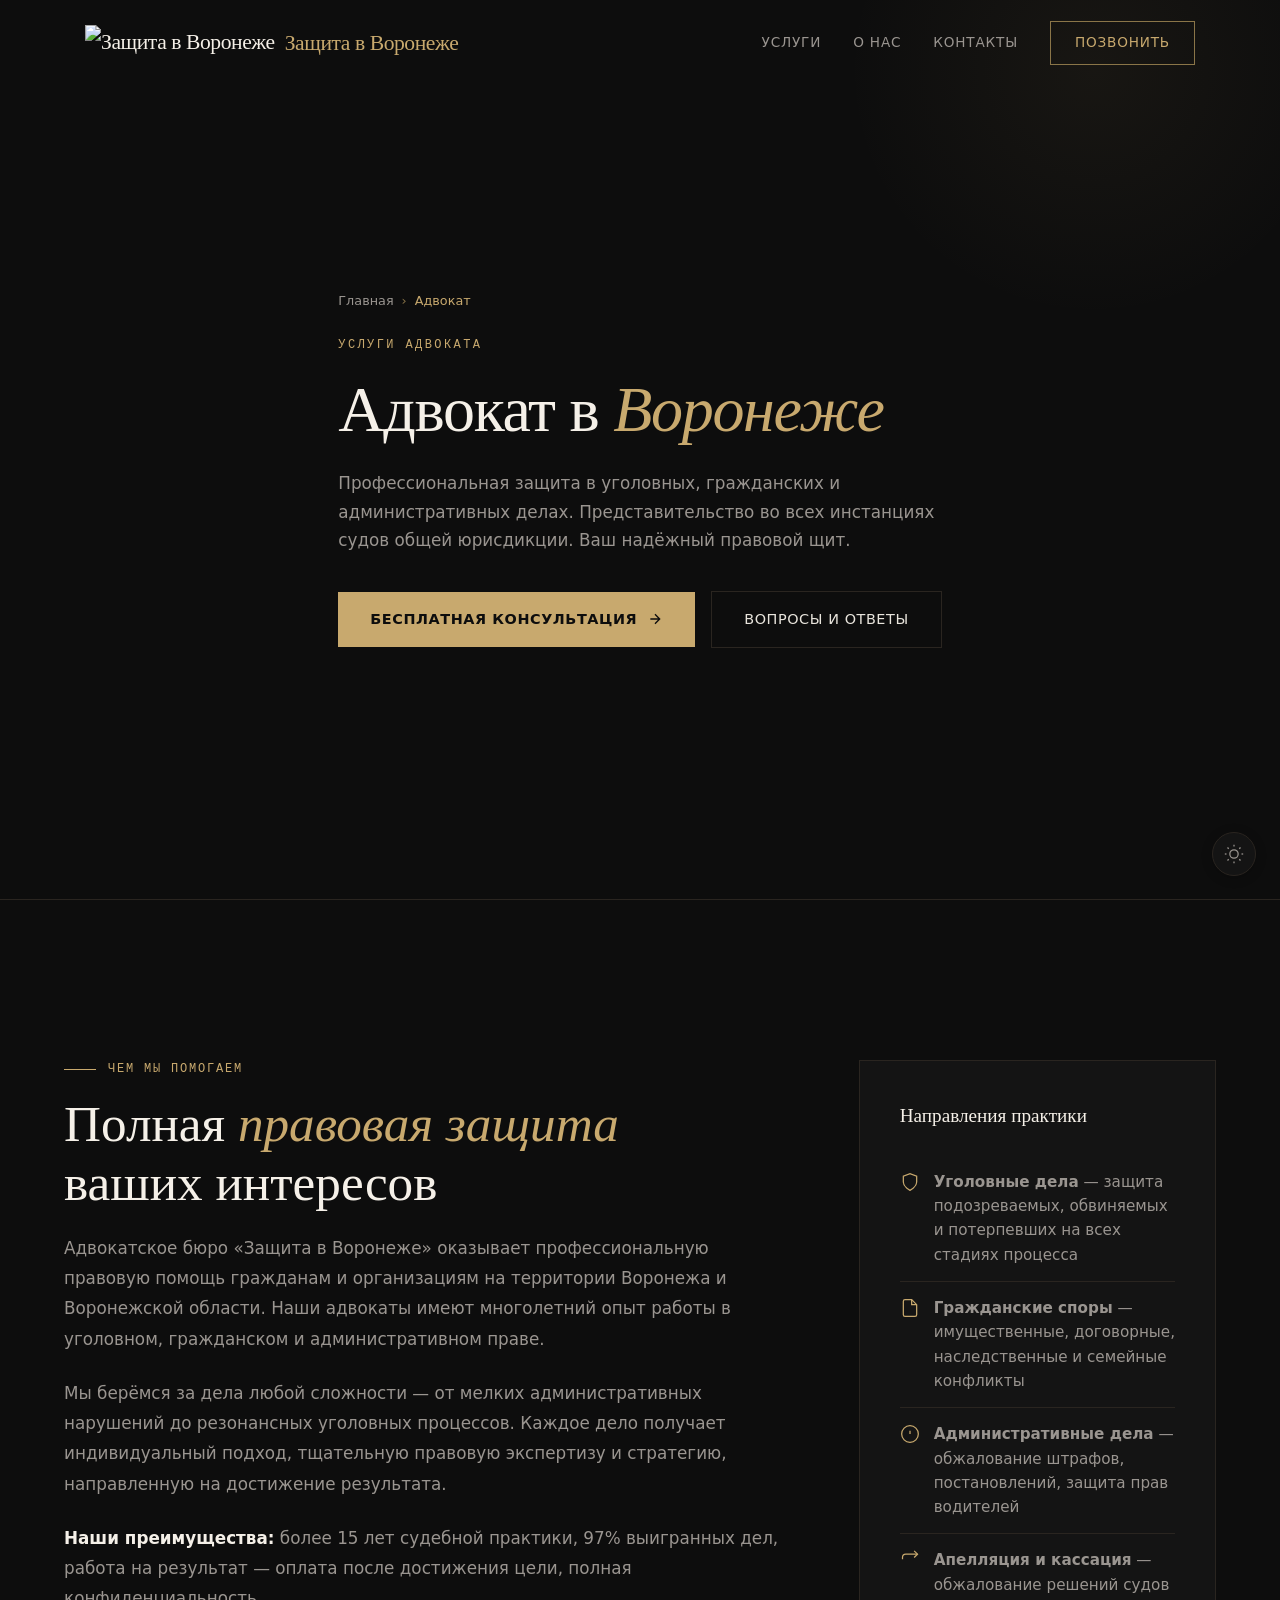
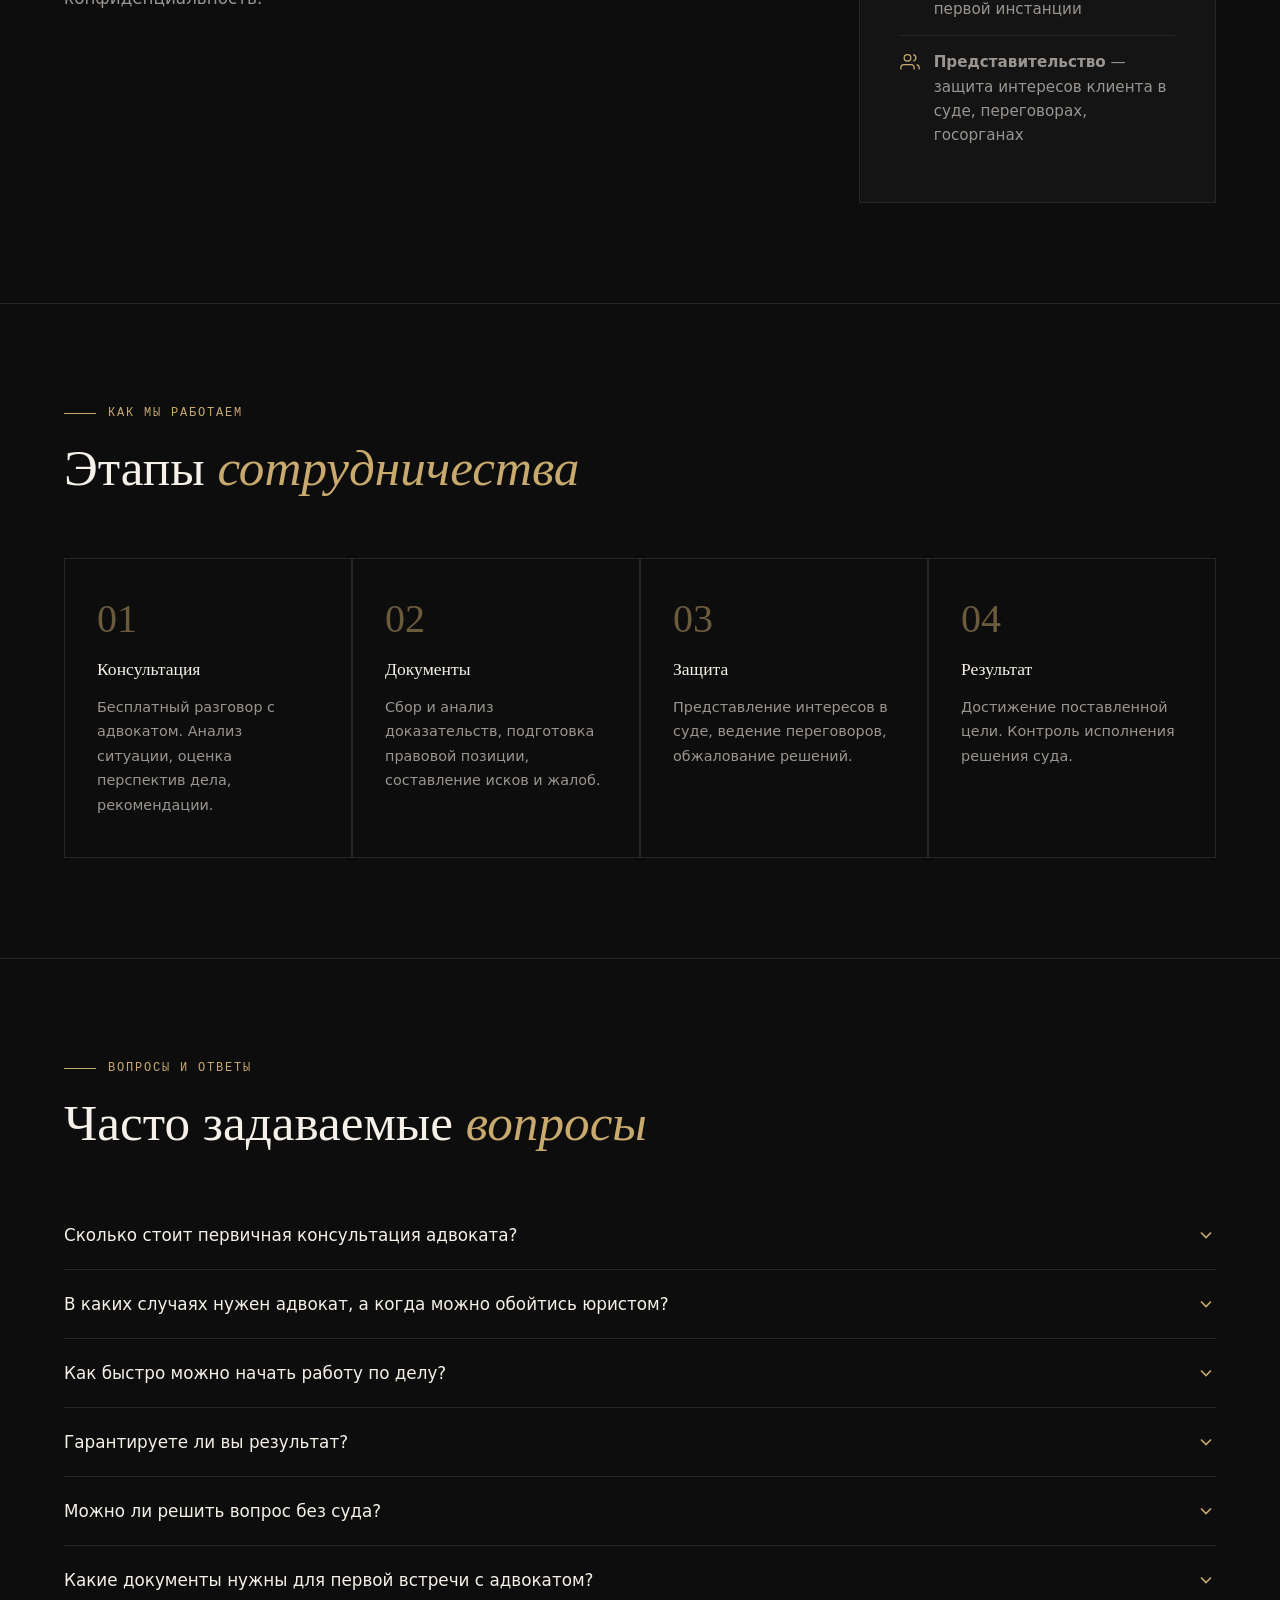
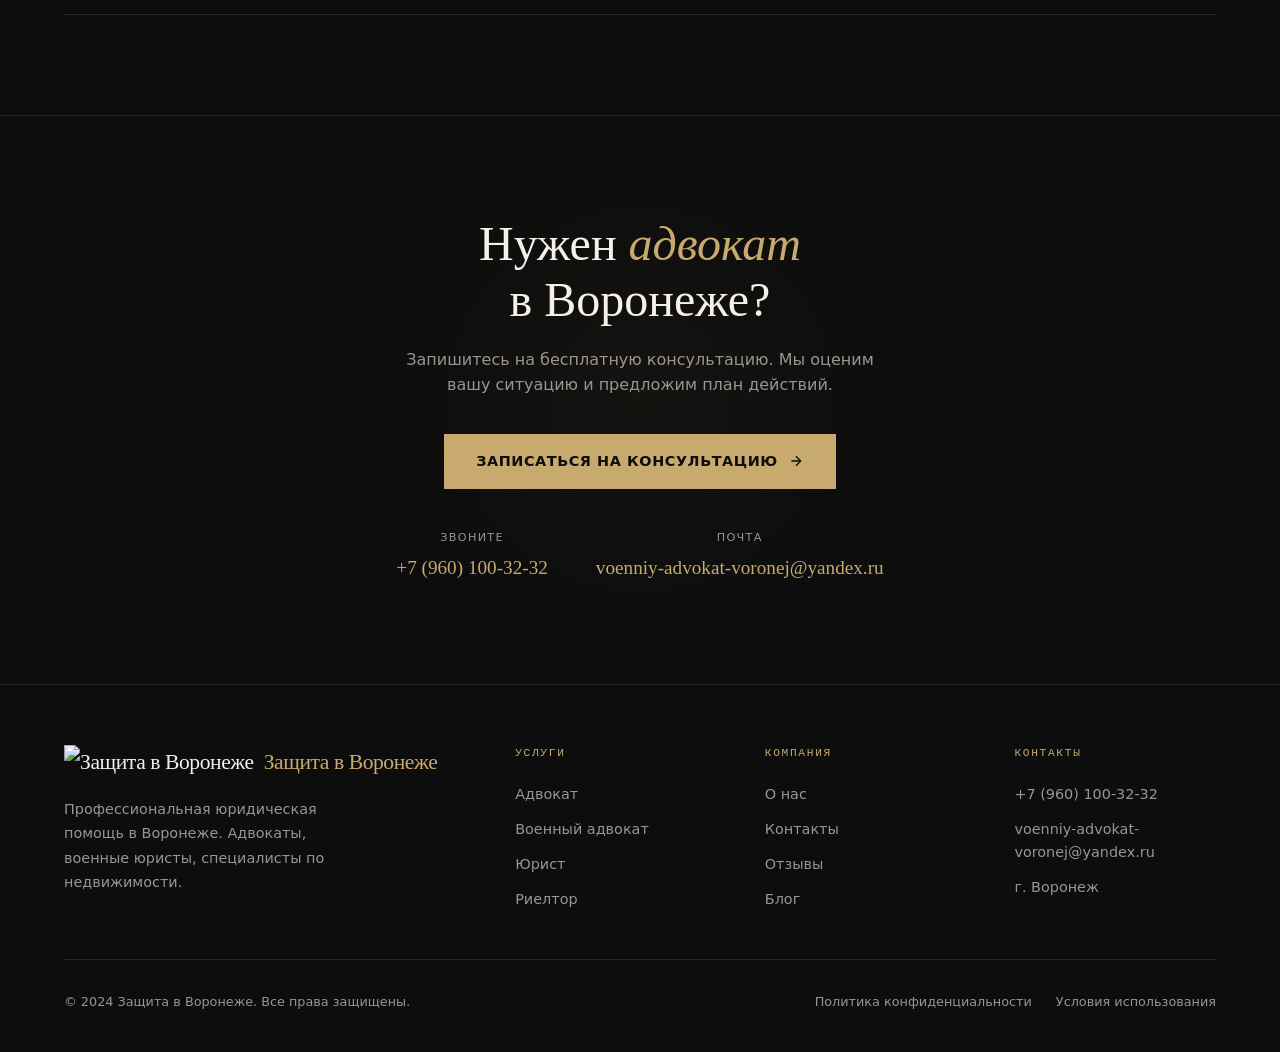
==== commit a8960d37: "minimal update" ====
--- a/advocat.html
+++ b/advocat.html
@@ -190,7 +190,7 @@
             Сколько стоит первичная консультация адвоката?
             <span class="faq-arrow"><svg viewBox="0 0 24 24" stroke-width="2"><polyline points="6 9 12 15 18 9"/></svg></span>
           </button>
-          <div class="faq-answer"><p>Первичная консультация адвоката в нашем бюро бесплатная. During встречи адвокат оценит вашу ситуацию, разъяснит правовые перспективы и предложит варианты действий. Оплата начинается только при заключении договора на ведение дела.</p></div>
+          <div class="faq-answer"><p>Первичная консультация адвоката в нашем бюро бесплатная. На встрече адвокат оценит вашу ситуацию, разъяснит правовые перспективы и предложит варианты действий. Оплата начинается только при заключении договора на ведение дела.</p></div>
         </div>
         <div class="faq-item">
           <button class="faq-question">
--- a/styles.css
+++ b/styles.css
@@ -0,0 +1,333 @@
+/* ========== TOKENS — DARK ========== */
+:root {
+  --ink: #0D0D0D;
+  --surface: #141414;
+  --surface-el: #1C1C1C;
+  --gold: #C8A96E;
+  --gold-lt: #D4BC8A;
+  --gold-dm: #8A7548;
+  --paper: #F5F0E8;
+  --txt: #E8E4DC;
+  --txt-m: #9A9590;
+  --rule: #2A2520;
+  --disp: Georgia, 'Times New Roman', 'Noto Serif', serif;
+  --body: 'Segoe UI', system-ui, -apple-system, sans-serif;
+  --mono: 'SF Mono', 'Cascadia Code', Consolas, monospace;
+  --nav-bg: rgba(13,13,13,0.92);
+  --modal-bg: rgba(13,13,13,0.85);
+  --input-bg: #0D0D0D;
+  --carousel-btn: rgba(13,13,13,0.8);
+}
+/* ========== TOKENS — LIGHT ========== */
+[data-theme="light"] {
+  --ink: #F5F0E8;
+  --surface: #EDE8E0;
+  --surface-el: #E4DED5;
+  --paper: #1A1714;
+  --txt: #2C2723;
+  --txt-m: #6B6460;
+  --rule: #D4CEC5;
+  --gold-dm: #A08850;
+  --nav-bg: rgba(245,240,232,0.92);
+  --modal-bg: rgba(245,240,232,0.92);
+  --input-bg: #FFFFFF;
+  --carousel-btn: rgba(245,240,232,0.9);
+}
+
+/* ========== RESET ========== */
+*,*::before,*::after{box-sizing:border-box;margin:0;padding:0}
+html{scroll-behavior:smooth;font-size:16px}
+body{font-family:var(--body);background:var(--ink);color:var(--txt);line-height:1.6;-webkit-font-smoothing:antialiased;overflow-x:hidden;transition:background .4s,color .4s}
+a{color:inherit;text-decoration:none}ul{list-style:none}img{max-width:100%;display:block}
+
+/* ========== BREADCRUMBS ========== */
+.breadcrumbs{margin-bottom:24px;position:relative;z-index:2}
+.breadcrumbs ol{list-style:none;display:flex;flex-wrap:wrap;gap:8px;align-items:center;margin:0;padding:0}
+.breadcrumbs li{display:flex;align-items:center;font-size:.8rem;color:var(--txt-m)}
+.breadcrumbs li::after{content:'›';margin-left:8px;color:var(--gold-dm)}
+.breadcrumbs li:last-child::after{display:none}
+.breadcrumbs li:last-child{color:var(--gold)}
+.breadcrumbs a{color:var(--txt-m);text-decoration:none;transition:color .3s}
+.breadcrumbs a:hover{color:var(--gold)}
+
+/* ========== UTILITY ========== */
+.container{max-width:1200px;margin:0 auto;padding:0 24px}
+.section-label{font-family:var(--mono);font-size:.75rem;letter-spacing:.15em;text-transform:uppercase;color:var(--gold);margin-bottom:16px;display:flex;align-items:center;gap:12px}
+.section-label::before{content:'';width:32px;height:1px;background:var(--gold)}
+.section-title{font-family:var(--disp);font-size:clamp(2rem,4vw,3.2rem);font-weight:400;line-height:1.15;color:var(--paper);margin-bottom:20px}
+.section-title em{font-style:italic;color:var(--gold)}
+
+/* ========== NAVIGATION ========== */
+.nav{position:fixed;top:0;left:0;right:0;z-index:100;padding:20px 0;transition:padding .5s cubic-bezier(.25,.46,.45,.94)}
+.nav.scrolled{padding:8px 0}
+.nav-inner{max-width:1160px;margin:0 auto;padding:0 24px;transition:all .5s cubic-bezier(.25,.46,.45,.94);border-radius:0;border:1px solid transparent;display:flex;align-items:center;justify-content:space-between}
+.nav.scrolled .nav-inner{max-width:1160px;padding:10px 24px;background:var(--nav-bg);backdrop-filter:blur(12px);border:1px solid var(--rule);border-radius:16px;box-shadow:0 4px 24px rgba(0,0,0,.2)}
+.nav-logo{display:flex;align-items:center;gap:10px;font-family:var(--disp);font-size:1.35rem;color:var(--paper);letter-spacing:-.02em}
+.nav-logo img{height:36px;width:auto}
+.nav-logo span{color:var(--gold)}
+.nav-links{display:flex;align-items:center;gap:32px}
+.nav-links a{font-size:.85rem;letter-spacing:.06em;text-transform:uppercase;color:var(--txt-m);transition:color .3s}
+.nav-links a:hover{color:var(--gold)}
+.nav-cta{padding:10px 24px;border:1px solid var(--gold-dm);color:var(--gold)!important;transition:all .3s cubic-bezier(.25,.46,.45,.94);position:relative;overflow:hidden}
+.nav-cta::before{content:'';position:absolute;top:50%;left:50%;width:0;height:0;background:var(--gold);border-radius:50%;transform:translate(-50%,-50%);transition:width .4s,height .4s;z-index:-1}
+.nav-cta:hover{color:var(--ink)!important;border-color:var(--gold)}
+.nav-cta:hover::before{width:200px;height:200px}
+.nav-toggle{display:none;flex-direction:column;gap:5px;background:none;border:none;cursor:pointer;padding:4px}
+.nav-toggle span{display:block;width:24px;height:2px;background:var(--paper);transition:transform .3s,opacity .3s;border-radius:1px}
+.theme-float{position:fixed;bottom:24px;right:24px;z-index:90;background:var(--surface);border:1px solid var(--rule);color:var(--txt-m);width:44px;height:44px;border-radius:50%;cursor:pointer;display:flex;align-items:center;justify-content:center;transition:border-color .3s,color .3s,background .3s;box-shadow:0 2px 12px rgba(0,0,0,.2)}
+.theme-float:hover{border-color:var(--gold);color:var(--gold)}
+.theme-float svg{width:20px;height:20px;stroke:currentColor;fill:none}
+.call-float{position:fixed;bottom:24px;right:80px;z-index:90;height:44px;padding:0 16px;border-radius:22px;background:var(--gold);color:var(--ink);display:flex;align-items:center;gap:8px;cursor:pointer;box-shadow:0 0 0 0 rgba(200,169,110,.5);animation:callPulse 2s infinite;opacity:0;pointer-events:none;transition:opacity .4s,transform .4s;font-family:var(--body);font-size:.8rem;font-weight:600;letter-spacing:.04em;text-transform:uppercase;text-decoration:none}
+.call-float.show{opacity:1;pointer-events:auto}
+.call-float:hover{transform:scale(1.05)}
+.call-float svg{width:18px;height:18px;stroke:currentColor;fill:none;flex-shrink:0}
+@keyframes callPulse{0%{box-shadow:0 0 0 0 rgba(200,169,110,.5)}70%{box-shadow:0 0 0 14px rgba(200,169,110,0)}100%{box-shadow:0 0 0 0 rgba(200,169,110,0)}}
+
+/* ========== HERO ========== */
+.hero{min-height:100vh;display:flex;align-items:center;position:relative;overflow:hidden;padding:120px 0 80px}
+.hero::before{content:'';position:absolute;top:-30%;right:-10%;width:700px;height:700px;background:radial-gradient(circle,rgba(200,169,110,.06) 0%,transparent 70%);pointer-events:none}
+.hero::after{content:'';position:absolute;bottom:0;left:0;right:0;height:200px;background:linear-gradient(to bottom,transparent,var(--ink));pointer-events:none}
+.hero-grid{display:grid;grid-template-columns:1fr 1fr;gap:80px;align-items:center}
+.hero-content{position:relative;z-index:2}
+.hero-eyebrow{font-family:var(--mono);font-size:.75rem;letter-spacing:.2em;text-transform:uppercase;color:var(--gold);margin-bottom:24px}
+.hero h1{font-family:var(--disp);font-size:clamp(2.8rem,5.5vw,4.8rem);font-weight:400;line-height:1.08;color:var(--paper);margin-bottom:28px;letter-spacing:-.02em}
+.hero h1 em{font-style:italic;color:var(--gold)}
+.hero-desc{font-size:1.05rem;color:var(--txt-m);max-width:480px;line-height:1.7;margin-bottom:40px}
+.hero-actions{display:flex;gap:16px;align-items:center;flex-wrap:wrap}
+.btn-primary{display:inline-flex;align-items:center;gap:10px;padding:16px 32px;background:var(--gold);color:var(--ink);font-size:.9rem;font-weight:600;letter-spacing:.04em;text-transform:uppercase;border:none;cursor:pointer;transition:all .4s cubic-bezier(.25,.46,.45,.94);box-shadow:0 0 0 0 rgba(200,169,110,0)}
+.btn-primary:hover{background:var(--gold-lt);transform:translateY(-2px);box-shadow:0 8px 30px rgba(200,169,110,.25)}
+.btn-primary:active{transform:translateY(0);box-shadow:0 2px 10px rgba(200,169,110,.2)}
+.btn-secondary{display:inline-flex;align-items:center;gap:10px;padding:16px 32px;border:1px solid var(--rule);color:var(--txt);font-size:.9rem;letter-spacing:.04em;text-transform:uppercase;background:none;cursor:pointer;transition:all .4s cubic-bezier(.25,.46,.45,.94);position:relative;overflow:hidden}
+.btn-secondary::before{content:'';position:absolute;top:0;left:-100%;width:100%;height:100%;background:linear-gradient(90deg,transparent,rgba(200,169,110,.1),transparent);transition:left .5s}
+.btn-secondary:hover{border-color:var(--gold);color:var(--gold);transform:translateY(-2px);box-shadow:0 4px 20px rgba(200,169,110,.15)}
+.btn-secondary:hover::before{left:100%}
+.btn-secondary:active{transform:translateY(0)}
+
+/* Hero visual — decorative, no image needed */
+.hero-visual{position:relative;display:flex;justify-content:center;align-items:center}
+.hero-image-frame{width:380px;height:480px;background:var(--surface);border:1px solid var(--rule);position:relative;overflow:hidden}
+.hero-image-frame::before{content:'';position:absolute;inset:0;background:linear-gradient(135deg,rgba(200,169,110,.08) 0%,transparent 50%),linear-gradient(to bottom,transparent 60%,var(--ink));z-index:1}
+.hero-image-inner{width:100%;height:100%;background:linear-gradient(180deg,var(--surface-el) 0%,var(--surface) 100%);display:flex;align-items:center;justify-content:center;position:relative}
+.hero-scales{width:120px;height:120px;opacity:.15}
+.hero-badge{position:absolute;bottom:24px;left:-40px;background:var(--gold);color:var(--ink);padding:16px 24px;z-index:2}
+.hero-badge-number{font-family:var(--disp);font-size:2rem;font-weight:700;line-height:1}
+.hero-badge-text{font-size:.7rem;text-transform:uppercase;letter-spacing:.1em;margin-top:4px}
+.hero-stat-float{position:absolute;top:30px;right:-30px;background:var(--surface);border:1px solid var(--rule);padding:20px 28px;z-index:2}
+.hero-stat-float-number{font-family:var(--disp);font-size:1.8rem;color:var(--gold)}
+.hero-stat-float-label{font-size:.7rem;color:var(--txt-m);text-transform:uppercase;letter-spacing:.1em}
+
+/* ========== SERVICES ========== */
+.services{padding:120px 0;position:relative}
+.services-grid{display:grid;grid-template-columns:1fr 1fr;gap:0;margin-top:60px}
+.service-card{display:block;padding:48px 40px;border:1px solid var(--rule);position:relative;overflow:hidden;transition:background .4s;cursor:pointer}
+.service-card:hover{background:var(--surface)}
+.service-card:hover .service-card-icon{opacity:1;transform:translateY(0)}
+.service-number{font-family:var(--mono);font-size:.7rem;color:var(--gold-dm);letter-spacing:.15em;margin-bottom:20px}
+.service-card-title{font-family:var(--disp);font-size:1.6rem;font-weight:400;color:var(--paper);margin-bottom:16px;line-height:1.3}
+.service-card-desc{font-size:.95rem;color:var(--txt-m);line-height:1.7;margin-bottom:24px}
+.service-card-tasks{display:flex;flex-direction:column;gap:8px}
+.service-card-task{font-size:.85rem;color:var(--txt-m);padding-left:16px;position:relative}
+.service-card-task::before{content:'';position:absolute;left:0;top:8px;width:6px;height:6px;background:var(--gold-dm);border-radius:50%}
+.service-card-icon{position:absolute;bottom:24px;right:24px;width:48px;height:48px;opacity:0;transform:translateY(8px);transition:opacity .4s,transform .4s}
+.service-card-icon svg{width:100%;height:100%;stroke:var(--gold-dm);fill:none}
+
+/* ========== STATS ========== */
+.stats{padding:100px 0;border-top:1px solid var(--rule);border-bottom:1px solid var(--rule)}
+.stats-grid{display:grid;grid-template-columns:repeat(4,1fr);gap:40px;text-align:center}
+.stat-item{position:relative}
+.stat-item:not(:last-child)::after{content:'';position:absolute;right:0;top:10%;height:80%;width:1px;background:var(--rule)}
+.stat-number{font-family:var(--disp);font-size:clamp(2.5rem,4vw,3.5rem);color:var(--gold);line-height:1;margin-bottom:8px}
+.stat-label{font-size:.8rem;color:var(--txt-m);text-transform:uppercase;letter-spacing:.1em}
+
+/* ========== ABOUT ========== */
+.about{padding:120px 0}
+.about-grid{display:grid;grid-template-columns:1fr 1fr;gap:80px;align-items:center;margin-top:60px}
+.about-visual{position:relative}
+.about-visual .carousel{height:420px;border:1px solid var(--rule)}
+.about-visual .carousel-slide img{height:420px}
+.about-image-accent{position:absolute;bottom:-20px;right:-20px;width:180px;height:180px;background:var(--gold);display:flex;flex-direction:column;align-items:center;justify-content:center;z-index:2}
+.about-image-accent-number{font-family:var(--disp);font-size:3rem;font-weight:700;color:var(--ink);line-height:1}
+.about-image-accent-text{font-size:.7rem;text-transform:uppercase;letter-spacing:.1em;color:var(--ink);opacity:.7;margin-top:4px}
+.about-content{position:relative;z-index:2}
+.about-text{font-size:1.05rem;color:var(--txt-m);line-height:1.8;margin-bottom:20px}
+.about-list{margin-top:32px;display:flex;flex-direction:column;gap:16px}
+.about-list-item{display:flex;align-items:flex-start;gap:16px;font-size:.95rem;color:var(--txt-m)}
+.about-list-check{width:20px;height:20px;border:1px solid var(--gold-dm);display:flex;align-items:center;justify-content:center;flex-shrink:0;margin-top:3px}
+.about-list-check svg{width:12px;height:12px;stroke:var(--gold);fill:none}
+
+/* ========== CTA ========== */
+.cta{padding:120px 0;text-align:center;position:relative;overflow:hidden}
+.cta::before{content:'';position:absolute;top:50%;left:50%;transform:translate(-50%,-50%);width:600px;height:600px;background:radial-gradient(circle,rgba(200,169,110,.04) 0%,transparent 70%);pointer-events:none}
+.cta-title{font-family:var(--disp);font-size:clamp(2.2rem,5vw,4rem);font-weight:400;line-height:1.15;color:var(--paper);margin-bottom:20px;position:relative;z-index:2}
+.cta-title em{font-style:italic;color:var(--gold)}
+.cta-subtitle{font-size:1.05rem;color:var(--txt-m);max-width:520px;margin:0 auto 40px;position:relative;z-index:2}
+.cta-actions{display:flex;justify-content:center;gap:16px;position:relative;z-index:2;flex-wrap:wrap}
+.cta-phones{margin-top:48px;display:flex;justify-content:center;gap:48px;position:relative;z-index:2;flex-wrap:wrap}
+.cta-phone{text-align:center}
+.cta-phone-label{font-size:.7rem;text-transform:uppercase;letter-spacing:.12em;color:var(--txt-m);margin-bottom:8px}
+.cta-phone-number{font-family:var(--disp);font-size:1.3rem;color:var(--gold)}
+
+/* ========== CONTACT ========== */
+.contact{padding:120px 0;border-top:1px solid var(--rule)}
+.contact-grid{display:grid;grid-template-columns:1fr 1fr;gap:80px;margin-top:60px}
+.contact-info{display:flex;flex-direction:column}
+.contact-block-title{font-family:var(--disp);font-size:1.1rem;color:var(--paper);margin-bottom:16px}
+.contact-item{display:flex;align-items:flex-start;gap:16px;margin-bottom:12px}
+.contact-item-icon{width:20px;height:20px;flex-shrink:0;margin-top:3px}
+.contact-item-icon svg{width:100%;height:100%;stroke:var(--gold-dm);fill:none}
+.contact-item-text{font-size:.95rem;color:var(--txt-m);line-height:1.6}
+.contact-item-text a{transition:color .3s}
+.contact-item-text a:hover{color:var(--gold)}
+.contact-map{width:100%;height:380px;border:1px solid var(--rule);background:var(--surface);position:relative;overflow:hidden}
+.contact-map iframe{width:100%;height:100%;border:none}
+
+/* ========== OFFICE CAROUSEL ========== */
+.office{padding:100px 0;border-top:1px solid var(--rule)}
+.office-grid{display:grid;grid-template-columns:1fr 1fr;gap:80px;align-items:center;margin-top:60px}
+.carousel{position:relative;overflow:hidden;border:1px solid var(--rule);background:var(--surface)}
+.carousel-track{display:flex;transition:transform .5s ease}
+.carousel-slide{min-width:100%;position:relative}
+.carousel-slide img{width:100%;height:400px;object-fit:cover;display:block}
+.carousel-btn{position:absolute;top:50%;transform:translateY(-50%);width:44px;height:44px;background:var(--carousel-btn);border:1px solid var(--rule);color:var(--gold);cursor:pointer;display:flex;align-items:center;justify-content:center;transition:background .3s;z-index:5}
+.carousel-btn:hover{background:var(--gold);color:var(--ink)}
+.carousel-btn svg{width:20px;height:20px;stroke:currentColor;fill:none}
+.carousel-prev{left:12px}
+.carousel-next{right:12px}
+.carousel-dots{display:flex;justify-content:center;gap:8px;padding:16px 0}
+.carousel-dot{width:8px;height:8px;border-radius:50%;background:var(--rule);border:none;cursor:pointer;transition:background .3s}
+.carousel-dot.active{background:var(--gold)}
+.office-content{position:relative;z-index:2}
+.office-text{font-size:1.05rem;color:var(--txt-m);line-height:1.8;margin-bottom:20px}
+
+/* ========== MODAL ========== */
+.modal-overlay{display:none;position:fixed;inset:0;background:var(--modal-bg);z-index:10001;align-items:center;justify-content:center;backdrop-filter:blur(6px)}
+.modal-overlay.active{display:flex}
+.modal{background:var(--surface);border:1px solid var(--rule);padding:48px;max-width:520px;width:90%;position:relative;max-height:90vh;overflow-y:auto}
+.modal-close{position:absolute;top:16px;right:16px;background:none;border:none;color:var(--txt-m);cursor:pointer;width:32px;height:32px;display:flex;align-items:center;justify-content:center;transition:color .3s}
+.modal-close:hover{color:var(--gold)}
+.modal-close svg{width:20px;height:20px;stroke:currentColor;fill:none}
+.modal-title{font-family:var(--disp);font-size:1.5rem;color:var(--paper);margin-bottom:8px}
+.modal-sub{font-size:.9rem;color:var(--txt-m);margin-bottom:28px}
+.form-group{margin-bottom:20px}
+.form-label{display:block;font-size:.8rem;text-transform:uppercase;letter-spacing:.1em;color:var(--txt-m);margin-bottom:8px}
+.form-input,.form-textarea{width:100%;padding:14px 16px;background:var(--input-bg);border:1px solid var(--rule);color:var(--paper);font-family:var(--body);font-size:.95rem;transition:border-color .3s;outline:none}
+.form-input:focus,.form-textarea:focus{border-color:var(--gold)}
+.form-input::placeholder,.form-textarea::placeholder{color:var(--txt-m);opacity:.5}
+.form-textarea{min-height:100px;resize:vertical}
+.form-submit{width:100%;padding:16px;background:var(--gold);color:var(--ink);border:none;font-size:.9rem;font-weight:600;letter-spacing:.04em;text-transform:uppercase;cursor:pointer;transition:background .3s}
+.form-submit:hover{background:var(--gold-lt)}
+.form-note{font-size:.8rem;color:var(--txt-m);margin-top:12px;text-align:center}
+
+/* ========== DETAIL (service pages) ========== */
+.hero{min-height:100vh;display:flex;align-items:center;position:relative;padding:120px 0 80px;border-bottom:1px solid var(--rule)}
+.hero::before{content:'';position:absolute;top:-20%;right:-5%;width:500px;height:500px;background:radial-gradient(circle,rgba(200,169,110,.06) 0%,transparent 70%);pointer-events:none}
+.hero-eyebrow{font-family:var(--mono);font-size:.75rem;letter-spacing:.2em;text-transform:uppercase;color:var(--gold);margin-bottom:20px}
+.hero h1{font-family:var(--disp);font-size:clamp(2.4rem,5vw,4rem);font-weight:400;line-height:1.1;color:var(--paper);margin-bottom:24px;letter-spacing:-.02em}
+.hero h1 em{font-style:italic;color:var(--gold)}
+.hero-desc{font-size:1.05rem;color:var(--txt-m);max-width:600px;line-height:1.7;margin-bottom:36px}
+.hero-actions{display:flex;gap:16px;flex-wrap:wrap}
+.detail{padding:100px 0}
+.detail-grid{display:grid;grid-template-columns:2fr 1fr;gap:80px;margin-top:60px}
+.detail-text{font-size:1.05rem;color:var(--txt-m);line-height:1.8;margin-bottom:24px}
+.detail-text strong{color:var(--paper);font-weight:600}
+.tasks-card{background:var(--surface);border:1px solid var(--rule);padding:40px}
+.tasks-card-title{font-family:var(--disp);font-size:1.2rem;color:var(--paper);margin-bottom:24px}
+.task-item{display:flex;align-items:flex-start;gap:14px;padding:14px 0;border-bottom:1px solid var(--rule)}
+.task-item:last-child{border-bottom:none}
+.task-icon{width:20px;height:20px;flex-shrink:0;margin-top:2px;color:var(--gold)}
+.task-icon svg{width:100%;height:100%;stroke:currentColor;fill:none}
+.task-text{font-size:.95rem;color:var(--txt-m);line-height:1.6}
+
+/* ========== STEPS ========== */
+.steps{padding:100px 0;border-top:1px solid var(--rule)}
+.steps-grid{display:grid;grid-template-columns:repeat(4,1fr);gap:0;margin-top:60px}
+.step{padding:40px 32px;border:1px solid var(--rule)}
+.step-num{font-family:var(--disp);font-size:2.5rem;color:var(--gold);line-height:1;margin-bottom:16px;opacity:.5}
+.step-title{font-family:var(--disp);font-size:1.1rem;color:var(--paper);margin-bottom:12px}
+.step-desc{font-size:.9rem;color:var(--txt-m);line-height:1.7}
+
+/* ========== FAQ ========== */
+.faq{padding:100px 0;border-top:1px solid var(--rule)}
+.faq-list{margin-top:48px;width:100%}
+.faq-item{border-bottom:1px solid var(--rule)}
+.faq-question{width:100%;background:none;border:none;padding:24px 0;text-align:left;cursor:pointer;display:flex;justify-content:space-between;align-items:center;font-family:var(--body);font-size:1.05rem;color:var(--paper);transition:color .3s}
+.faq-question:hover{color:var(--gold)}
+.faq-arrow{width:20px;height:20px;flex-shrink:0;transition:transform .3s;color:var(--gold)}
+.faq-arrow svg{width:100%;height:100%;stroke:currentColor;fill:none}
+.faq-item.active .faq-arrow{transform:rotate(180deg)}
+.faq-answer{max-height:0;overflow:hidden;transition:max-height .4s ease,padding .4s}
+.faq-item.active .faq-answer{max-height:500px;padding-bottom:24px}
+.faq-answer p{font-size:.95rem;color:var(--txt-m);line-height:1.8}
+
+/* ========== CONSULT (service pages) ========== */
+.cta{padding:100px 0;text-align:center;border-top:1px solid var(--rule);position:relative;overflow:hidden}
+.cta::before{content:'';position:absolute;top:50%;left:50%;transform:translate(-50%,-50%);width:500px;height:500px;background:radial-gradient(circle,rgba(200,169,110,.04) 0%,transparent 70%);pointer-events:none}
+.cta-title{font-family:var(--disp);font-size:clamp(2rem,4vw,3rem);font-weight:400;line-height:1.15;color:var(--paper);margin-bottom:20px;position:relative;z-index:2}
+.cta-title em{font-style:italic;color:var(--gold)}
+.cta-sub{font-size:1rem;color:var(--txt-m);max-width:500px;margin:0 auto 36px;position:relative;z-index:2}
+.cta-actions{display:flex;justify-content:center;gap:16px;position:relative;z-index:2;flex-wrap:wrap}
+.cta-phones{margin-top:40px;display:flex;justify-content:center;gap:48px;position:relative;z-index:2}
+.cta-phone-label{font-size:.7rem;text-transform:uppercase;letter-spacing:.12em;color:var(--txt-m);margin-bottom:6px}
+.cta-phone-num{font-family:var(--disp);font-size:1.2rem;color:var(--gold)}
+
+/* ========== FOOTER ========== */
+.footer{padding:60px 0 40px;border-top:1px solid var(--rule)}
+.footer-grid{display:grid;grid-template-columns:2fr 1fr 1fr 1fr;gap:48px;margin-bottom:48px}
+.footer-brand{display:flex;align-items:center;gap:10px}
+.footer-brand img{height:32px;width:auto}
+.footer-brand-desc{font-size:.9rem;color:var(--txt-m);line-height:1.7;margin-top:16px;max-width:300px}
+.footer-col-title{font-family:var(--mono);font-size:.7rem;text-transform:uppercase;letter-spacing:.15em;color:var(--gold);margin-bottom:20px}
+.footer-links{display:flex;flex-direction:column;gap:12px}
+.footer-links a{font-size:.9rem;color:var(--txt-m);transition:color .3s}
+.footer-links a:hover{color:var(--gold)}
+.footer-bottom{display:flex;justify-content:space-between;align-items:center;padding-top:32px;border-top:1px solid var(--rule);font-size:.8rem;color:var(--txt-m)}
+.footer-bottom-links{display:flex;gap:24px}
+.footer-bottom-links a{transition:color .3s}
+.footer-bottom-links a:hover{color:var(--gold)}
+
+/* ========== ANIMATIONS ========== */
+.reveal{opacity:0;transform:translateY(40px);transition:opacity 1.2s cubic-bezier(.25,.46,.45,.94),transform 1.2s cubic-bezier(.25,.46,.45,.94)}
+.reveal.visible{opacity:1;transform:translateY(0)}
+@media(prefers-reduced-motion:reduce){.reveal{opacity:1;transform:none;transition:none}}
+
+/* ========== RESPONSIVE ========== */
+@media(max-width:960px){
+  .nav.scrolled .nav-inner{padding:10px 16px;background:var(--nav-bg);border-color:transparent;border-radius:0;box-shadow:none;backdrop-filter:none}
+  .hero-grid{grid-template-columns:1fr;gap:48px}
+  .hero-visual{order:-1}
+  .hero-image-frame{width:100%;max-width:320px;height:400px;margin:0 auto}
+  .hero-badge{left:auto;right:-10px}
+  .services-grid{grid-template-columns:1fr}
+  .stats-grid{grid-template-columns:repeat(2,1fr)}
+  .stat-item:not(:last-child)::after{display:none}
+  .about-grid{grid-template-columns:1fr;gap:48px}
+  .contact-grid{grid-template-columns:1fr;gap:48px}
+  .office-grid{grid-template-columns:1fr;gap:48px}
+  .detail-grid{grid-template-columns:1fr;gap:48px}
+  .steps-grid{grid-template-columns:repeat(2,1fr)}
+  .footer-grid{grid-template-columns:1fr 1fr}
+}
+@media(max-width:640px){
+  .nav{padding:16px 0}
+  .nav.scrolled{padding: 0}
+  .nav.scrolled .nav-inner{padding:10px 14px;background:var(--nav-bg);border-color:transparent;border-radius:0;box-shadow:none;backdrop-filter:none}
+  .nav-logo{font-size:1.1rem}
+  .nav-logo img{height:28px}
+  .nav-links{display:none;position:fixed;top:0;left:0;right:0;bottom:0;background:var(--modal-bg);flex-direction:column;align-items:center;justify-content:center;gap:32px;z-index:9999}
+  .nav-links.active{display:flex}
+  .nav-links a{font-size:1.2rem;letter-spacing:.08em}
+  .nav-toggle{display:flex;z-index:10000}
+  .nav-toggle.active span:nth-child(1){transform:rotate(45deg) translate(4.5px,4.5px)}
+  .nav-toggle.active span:nth-child(2){opacity:0}
+  .nav-toggle.active span:nth-child(3){transform:rotate(-45deg) translate(4.5px,-4.5px)}
+  .hero h1{font-size:2.4rem}
+  .hero-actions{flex-direction:column;align-items:flex-start}
+  .stats-grid{grid-template-columns:1fr 1fr;gap:32px}
+  .cta-phones{flex-direction:column;gap:24px}
+  .steps-grid{grid-template-columns:1fr}
+  .footer-grid{grid-template-columns:1fr;gap:32px}
+  .footer-bottom{flex-direction:column;gap:16px;text-align:center}
+  .service-card{padding:32px 24px}
+  .modal{width:100%;max-width:none;height:100%;max-height:none;border:none;border-radius:0;padding:60px 20px 24px;display:flex;flex-direction:column}
+  .modal-close{top:12px;right:12px}
+}
